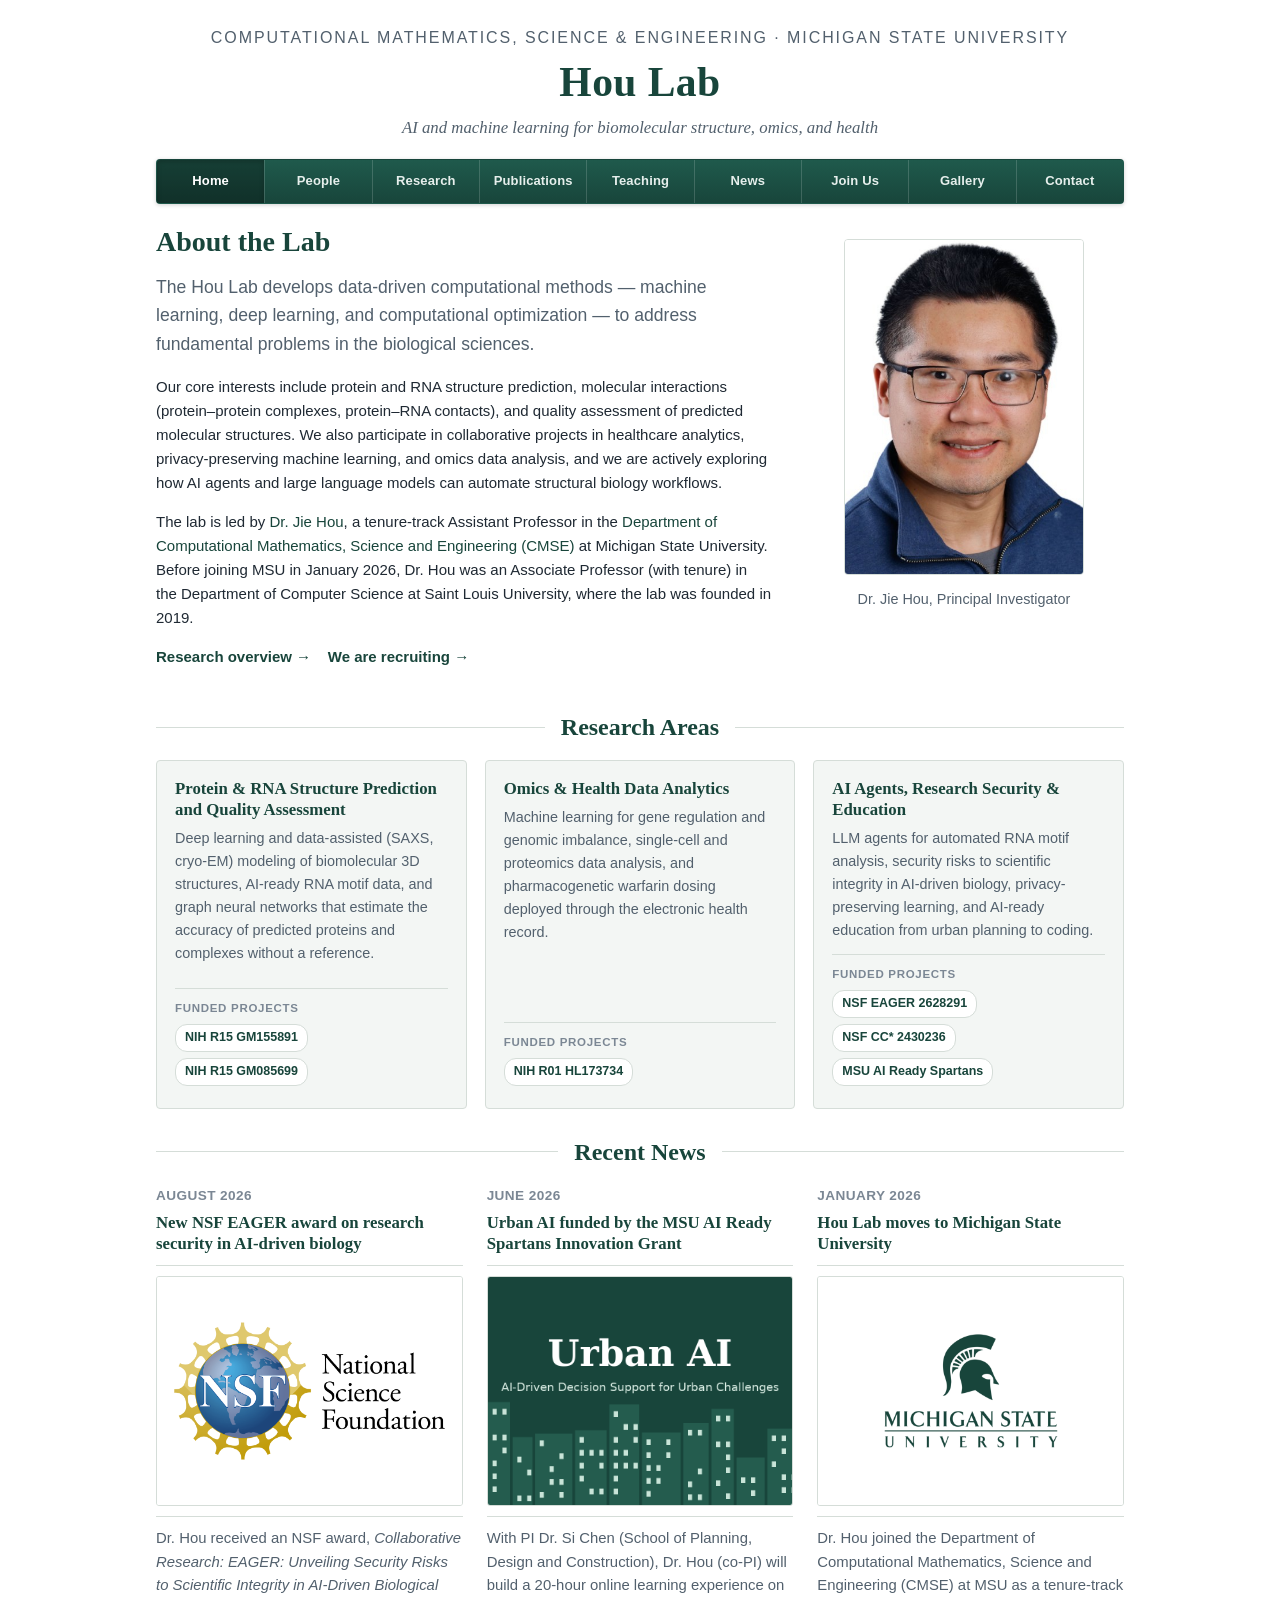
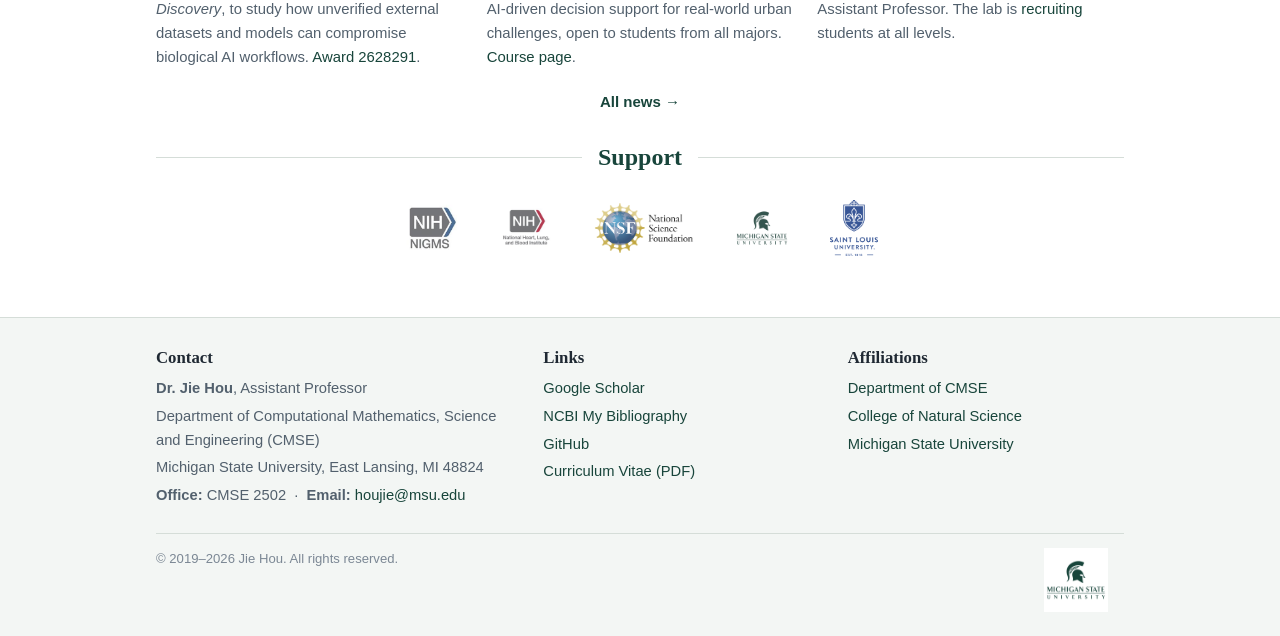
==== index.html @ a85c6d8e "Launch redesigned Hou Lab website; legacy site moved to oldsite/" ====
<!DOCTYPE html>
<html lang="en">
<head>
  <meta charset="utf-8">
  <title>Hou Lab &middot; Home</title>
  <meta name="viewport" content="width=device-width, initial-scale=1.0">
  <meta name="description" content="Hou Lab at Michigan State University: machine learning and AI for protein/RNA structure prediction, structure quality assessment, omics, and health data.">
  <meta name="author" content="Jie Hou">
  <link rel="icon" href="images/msu_logo.png" type="image/png">
  <link href="css/theme.css" rel="stylesheet">
</head>
<body>
  <div class="container">

    <header class="masthead">
      <p class="univ"><a href="https://cmse.msu.edu/">Computational Mathematics, Science &amp; Engineering</a> &middot; <a href="https://msu.edu/">Michigan State University</a></p>
      <h1><a href="index.html">Hou Lab</a></h1>
      <p class="tagline">AI and machine learning for biomolecular structure, omics, and health</p>
    </header>

    <nav class="navbar" aria-label="Main">
      <div class="nav-inner">
        <button class="nav-toggle" aria-expanded="false" aria-controls="mainnav">&#9776; Menu</button>
        <ul id="mainnav">
            <li class="active"><a href="index.html">Home</a></li>
            <li><a href="people.html">People</a></li>
            <li><a href="research.html">Research</a></li>
            <li><a href="publications.html">Publications</a></li>
            <li><a href="teaching.html">Teaching</a></li>
            <li><a href="news.html">News</a></li>
            <li><a href="join.html">Join Us</a></li>
            <li><a href="gallery.html">Gallery</a></li>
            <li><a href="contact.html">Contact</a></li>
        </ul>
      </div>
    </nav>

    <!--
      HIGHLIGHT SLIDESHOW (hidden for now).
      To re-enable: remove this comment wrapper, replace the images/captions below with
      current MSU-era highlights, and put the <hr> back after the closing </div>.
    
    <div class="carousel" aria-roledescription="carousel">
      <div class="slide active">
        <img src="images/nih-r01.jpg" alt="Announcement of the NIH R01 grant with Dr. Brian Gage and Dr. Noor Al-Hammadi">
        <div class="caption"><h4>Welcome to the Hou Lab at Michigan State University</h4><p>Developing data-driven computational methods for biomolecular structure, omics, and health.</p></div>
      </div>
      <div class="slide">
        <img src="images/nsf-cc.jpeg" alt="ModernCARE NSF CC* project team">
        <div class="caption"><h4>Funded by NIH and NSF</h4><p>RNA structure and AI-ready data (NIH/NIGMS), machine learning for warfarin dosing (NIH/NHLBI), campus cyberinfrastructure (NSF CC*).</p></div>
      </div>
      <div class="slide">
        <img src="images/FIRE1.png" alt="Undergraduate research team meeting">
        <div class="caption"><h4>Training the next generation</h4><p>Graduate, undergraduate, and high-school researchers work side by side in the lab.</p></div>
      </div>
      <button class="ctl prev" aria-label="Previous slide">&#8249;</button>
      <button class="ctl next" aria-label="Next slide">&#8250;</button>
    </div>

    -->

    <!-- Introduction -->
    <div class="intro">
      <div>
        <h2>About the Lab</h2>
        <p class="lead">The Hou Lab develops data-driven computational methods &mdash; machine learning, deep learning, and computational optimization &mdash; to address fundamental problems in the biological sciences.</p>
        <p>Our core interests include protein and RNA structure prediction, molecular interactions (protein&ndash;protein complexes, protein&ndash;RNA contacts), and quality assessment of predicted molecular structures. We also participate in collaborative projects in healthcare analytics, privacy-preserving machine learning, and omics data analysis, and we are actively exploring how AI agents and large language models can automate structural biology workflows.</p>
        <p>The lab is led by <a href="people.html#pi">Dr. Jie Hou</a>, a tenure-track Assistant Professor in the <a href="https://cmse.msu.edu/">Department of Computational Mathematics, Science and Engineering (CMSE)</a> at Michigan State University. Before joining MSU in January 2026, Dr. Hou was an Associate Professor (with tenure) in the Department of Computer Science at Saint Louis University, where the lab was founded in 2019.</p>
        <p><a href="research.html"><b>Research overview &rarr;</b></a> &nbsp;&nbsp; <a href="join.html"><b>We are recruiting &rarr;</b></a></p>
      </div>
      <figure class="portrait">
        <img src="images/jie_hou.jpg" alt="Dr. Jie Hou">
        <figcaption>Dr. Jie Hou, Principal Investigator</figcaption>
      </figure>
    </div>

    <!-- Research areas -->
    <div class="section-title"><h2>Research Areas</h2></div>
    <div class="tiles">
      <div class="tile">
        <h4><a href="research.html#structure">Protein &amp; RNA Structure Prediction and Quality Assessment</a></h4>
        <p>Deep learning and data-assisted (SAXS, cryo-EM) modeling of biomolecular 3D structures, AI-ready RNA motif data, and graph neural networks that estimate the accuracy of predicted proteins and complexes without a reference.</p>
        <div class="funded"><span class="lbl">Funded projects</span>
          <a class="chip" href="research.html#grant-nih-gm155891">NIH R15 GM155891</a>
          <a class="chip" href="research.html#grant-nih-gm085699">NIH R15 GM085699</a>
        </div>
      </div>
      <div class="tile">
        <h4><a href="research.html#omics">Omics &amp; Health Data Analytics</a></h4>
        <p>Machine learning for gene regulation and genomic imbalance, single-cell and proteomics data analysis, and pharmacogenetic warfarin dosing deployed through the electronic health record.</p>
        <div class="funded"><span class="lbl">Funded projects</span>
          <a class="chip" href="research.html#grant-nih-hl173734">NIH R01 HL173734</a>
        </div>
      </div>
      <div class="tile">
        <h4><a href="research.html#ai4sci">AI Agents, Research Security &amp; Education</a></h4>
        <p>LLM agents for automated RNA motif analysis, security risks to scientific integrity in AI-driven biology, privacy-preserving learning, and AI-ready education from urban planning to coding.</p>
        <div class="funded"><span class="lbl">Funded projects</span>
          <a class="chip" href="research.html#grant-nsf-eager">NSF EAGER 2628291</a>
          <a class="chip" href="research.html#grant-nsf-cc">NSF CC* 2430236</a>
          <a class="chip" href="research.html#grant-urban-ai">MSU AI Ready Spartans</a>
        </div>
      </div>
    </div>

    <!-- Recent news -->
    <div class="section-title"><h2>Recent News</h2></div>
    <div class="features">
      <div class="feature-item">
        <h5><span class="date">AUGUST 2026</span></h5>
        <h4 class="feature-heading"><a href="research.html#grants">New NSF EAGER award on research security in AI-driven biology</a></h4>
        <hr>
        <a class="thumb" href="research.html#grants"><img src="images/NSF-Symbol.png" alt="National Science Foundation" style="object-fit:contain;padding:14px;background:#fff"></a>
        <hr>
        <p>Dr. Hou received an NSF award, <i>Collaborative Research: EAGER: Unveiling Security Risks to Scientific Integrity in AI-Driven Biological Discovery</i>, to study how unverified external datasets and models can compromise biological AI workflows. <a href="https://www.nsf.gov/awardsearch/show-award?AWD_ID=2628291">Award 2628291</a>.</p>
      </div>
      <div class="feature-item">
        <h5><span class="date">JUNE 2026</span></h5>
        <h4 class="feature-heading"><a href="https://jiehou-lab.github.io/urban-ai/">Urban AI funded by the MSU AI Ready Spartans Innovation Grant</a></h4>
        <hr>
        <a class="thumb" href="https://jiehou-lab.github.io/urban-ai/"><img src="images/urban_ai.png" alt="Urban AI learning experience"></a>
        <hr>
        <p>With PI Dr. Si Chen (School of Planning, Design and Construction), Dr. Hou (co-PI) will build a 20-hour online learning experience on AI-driven decision support for real-world urban challenges, open to students from all majors. <a href="https://jiehou-lab.github.io/urban-ai/">Course page</a>.</p>
      </div>
      <div class="feature-item">
        <h5><span class="date">JANUARY 2026</span></h5>
        <h4 class="feature-heading"><a href="news.html">Hou Lab moves to Michigan State University</a></h4>
        <hr>
        <a class="thumb" href="news.html"><img src="images/msu_logo.png" alt="Michigan State University" style="object-fit:contain;padding:18px;background:#fff"></a>
        <hr>
        <p>Dr. Hou joined the Department of Computational Mathematics, Science and Engineering (CMSE) at MSU as a tenure-track Assistant Professor. The lab is <a href="join.html">recruiting</a> students at all levels.</p>
      </div>
    </div>
    <p class="centered" style="margin-top:6px"><a href="news.html"><b>All news &rarr;</b></a></p>

    <!-- Sponsors -->
    <div class="section-title"><h2>Support</h2></div>
    <div class="sponsors">
      <a href="https://www.nigms.nih.gov/"><img src="images/nigms.jpeg" alt="NIH NIGMS"></a>
      <a href="https://www.nhlbi.nih.gov/"><img src="images/nhlbi.jpg" alt="NIH NHLBI"></a>
      <a href="https://www.nsf.gov/"><img src="images/NSF-Symbol.png" alt="National Science Foundation"></a>
      <a href="https://msu.edu/"><img src="images/msu_logo.png" alt="Michigan State University"></a>
      <a href="https://www.slu.edu/"><img src="images/SLU_Logo.png" alt="Saint Louis University"></a>
    </div>

  </div><!-- /.container -->

  <footer id="footer">
    <div class="container">
      <div class="cols">
        <div>
          <h3>Contact</h3>
          <p><b>Dr. Jie Hou</b>, Assistant Professor</p>
          <p>Department of Computational Mathematics, Science and Engineering (CMSE)</p>
          <p>Michigan State University, East Lansing, MI 48824</p>
          <p><b>Office:</b> CMSE 2502 &nbsp;&middot;&nbsp; <b>Email:</b> <a href="mailto:houjie@msu.edu">houjie@msu.edu</a></p>
        </div>
        <div>
          <h3>Links</h3>
          <ul>
            <li><a href="https://scholar.google.com/citations?user=RsC9b_wAAAAJ&hl=en">Google Scholar</a></li>
            <li><a href="https://www.ncbi.nlm.nih.gov/myncbi/1JIwccmNQ5ygeJ/bibliography/public/">NCBI My Bibliography</a></li>
            <li><a href="https://github.com/jiehou-lab">GitHub</a></li>
            <li><a href="cv/CV_Jan2026.pdf">Curriculum Vitae (PDF)</a></li>
          </ul>
        </div>
        <div>
          <h3>Affiliations</h3>
          <ul>
            <li><a href="https://cmse.msu.edu/">Department of CMSE</a></li>
            <li><a href="https://natsci.msu.edu/">College of Natural Science</a></li>
            <li><a href="https://msu.edu/">Michigan State University</a></li>
          </ul>
        </div>
      </div>
      <div class="fine">
        <span>&copy; 2019&ndash;2026 Jie Hou. All rights reserved.</span>
        <span class="logos"><img src="images/msu_logo.png" alt="Michigan State University"></span>
      </div>
    </div>
  </footer>

  <script src="js/main.js"></script>
</body>
</html>
---- css/theme.css ----
/* ==========================================================================
   Hou Lab — site theme
   Layout modelled on photonlines/Research-Lab-Website (Bootstrap 2 era):
   centered ~1000px container, university lead + large lab title, full-width
   segmented nav bar, sticky side navigation on long pages, footer with
   contact information. Rewritten in plain modern CSS (no framework).
   ========================================================================== */

:root {
  --ink: #1f2933;          /* body text */
  --ink-soft: #52606d;     /* secondary text */
  --ink-mute: #7b8794;     /* dates, captions */
  --accent: #18453B;       /* MSU Spartan green — headings, links, nav */
  --accent-2: #2b6b5c;     /* hover / secondary accent */
  --rule: #d5ddd8;         /* hairlines */
  --panel: #f3f6f4;        /* light panel background */
  --panel-2: #e4ebe7;
  --nav-top: #1f5a4c;      /* nav bar gradient (Spartan green) */
  --nav-bottom: #18453B;
  --nav-text: #e6efec;
  --nav-divider: rgba(255,255,255,.16);
  --nav-hover: rgba(255,255,255,.10);
  --nav-active-bg: rgba(0,0,0,.30);
  --nav-active-text: #ffffff;
  --nav-border: transparent;
  --page-bg: #ffffff;
  --white: #ffffff;
  --max: 1000px;
  --serif: Georgia, "Times New Roman", "Iowan Old Style", "Palatino Linotype", serif;
  --sans: -apple-system, BlinkMacSystemFont, "Segoe UI", Helvetica, Arial, sans-serif;
}

*, *::before, *::after { box-sizing: border-box; }

html { scroll-behavior: smooth; scroll-padding-top: 70px; }

body {
  margin: 0;
  padding: 15px 0 0;
  font-family: var(--sans);
  font-size: 15px;
  line-height: 1.6;
  color: var(--ink);
  background: var(--page-bg);
}

a { color: var(--accent); text-decoration: none; }
a:hover { color: var(--accent-2); text-decoration: underline; }

img { max-width: 100%; height: auto; }

h1, h2, h3, h4, h5 { font-family: var(--serif); color: var(--accent); line-height: 1.25; margin: 0 0 .5em; font-weight: 600; }
h2 { font-size: 1.75rem; }
h3 { font-size: 1.4rem; }
h4 { font-size: 1.15rem; }
h5 { font-size: 1rem; }

p { margin: 0 0 1em; }
hr { border: 0; border-top: 1px solid var(--rule); margin: 20px 0; }
small, .muted { color: var(--ink-mute); }
.centered { text-align: center; }
.lead { font-size: 1.1rem; color: var(--ink-soft); }

.container { max-width: var(--max); margin: 0 auto; padding: 0 16px; }

/* --------------------------------------------------------------------------
   Masthead
   -------------------------------------------------------------------------- */
.masthead { text-align: center; padding: 10px 0 18px; }
.masthead .univ { font-family: var(--sans); font-size: 1rem; letter-spacing: .12em; text-transform: uppercase; color: var(--ink-soft); margin: 0 0 6px; }
.masthead .univ a { color: inherit; }
.masthead h1 { font-size: 2.6rem; margin: 0; letter-spacing: .01em; }
.masthead h1 a { color: var(--accent); text-decoration: none; }
.masthead .tagline { font-family: var(--serif); font-style: italic; color: var(--ink-soft); margin: 6px 0 0; font-size: 1.05rem; }

/* --------------------------------------------------------------------------
   Navigation — one full-width bar, cells divided by hairlines
   -------------------------------------------------------------------------- */
.navbar { position: sticky; top: 0; z-index: 50; margin: 0 0 20px; }
.navbar .nav-inner {
  background: linear-gradient(var(--nav-top), var(--nav-bottom));
  border: 1px solid var(--nav-border);
  border-radius: 4px;
  box-shadow: 0 1px 4px rgba(0,0,0,.18);
  overflow: hidden;
}
.navbar ul { list-style: none; margin: 0; padding: 0; display: flex; width: 100%; }
.navbar li { flex: 1 1 0; }
.navbar li a {
  display: block; text-align: center; padding: 11px 4px;
  color: var(--nav-text); font-weight: 700; font-size: 13px; letter-spacing: .01em;
  border-left: 1px solid var(--nav-divider);
  text-decoration: none; white-space: nowrap;
}
.navbar li:first-child a { border-left: 0; }
.navbar li a:hover { background: var(--nav-hover); color: var(--nav-active-text); text-decoration: none; }
.navbar li.active a { background: var(--nav-active-bg); color: var(--nav-active-text); box-shadow: inset 0 2px 5px rgba(0,0,0,.18); }
.nav-toggle { display: none; width: 100%; padding: 11px; border: 0; color: var(--nav-text); background: transparent; font: inherit; font-weight: 700; cursor: pointer; }

@media (max-width: 780px) {
  .navbar { position: static; }
  .nav-toggle { display: block; }
  .navbar ul { display: none; flex-direction: column; }
  .navbar.open ul { display: flex; }
  .navbar li a { border-left: 0; border-top: 1px solid var(--nav-divider); text-align: left; padding-left: 16px; }
  .masthead h1 { font-size: 1.9rem; }
}

/* --------------------------------------------------------------------------
   Hero carousel (home page): image letter-boxed on a dark panel, caption band
   -------------------------------------------------------------------------- */
.carousel { position: relative; overflow: hidden; border-radius: 4px; background: #1d2733; aspect-ratio: 1000 / 470; }
.carousel .slide { position: absolute; inset: 0; opacity: 0; transition: opacity .8s ease; display: flex; flex-direction: column; }
.carousel .slide.active { opacity: 1; }
.carousel .slide img { flex: 1 1 auto; min-height: 0; width: 100%; object-fit: contain; display: block; padding: 10px 56px 0; }
.carousel .caption { flex: none; padding: 12px 60px 14px; background: rgba(0,0,0,.55); color: #fff; text-align: center; }
.carousel .caption h4 { color: #fff; margin: 0 0 3px; font-size: 1.2rem; }
.carousel .caption p { margin: 0; color: #d7dde4; font-size: .92rem; }
.carousel .ctl {
  position: absolute; top: 50%; transform: translateY(-50%); width: 40px; height: 40px;
  border-radius: 50%; border: 0; background: rgba(255,255,255,.14); color: #fff; font-size: 26px; line-height: 1;
  cursor: pointer; display: grid; place-items: center;
}
.carousel .ctl:hover { background: rgba(255,255,255,.3); }
.carousel .ctl.prev { left: 10px; } .carousel .ctl.next { right: 10px; }
@media (max-width: 600px) { .carousel { aspect-ratio: 4 / 3; } .carousel .slide img { padding: 6px 44px 0; } .carousel .caption { padding: 8px 44px 10px; } .carousel .caption p { display: none; } }

/* --------------------------------------------------------------------------
   Home page blocks
   -------------------------------------------------------------------------- */
.intro { display: grid; grid-template-columns: 1fr 320px; gap: 32px; align-items: start; }
.intro .portrait img { width: 100%; border-radius: 4px; border: 1px solid var(--rule); }
.intro .portrait figcaption { text-align: center; font-size: .9rem; color: var(--ink-soft); margin-top: 6px; }
.intro.wide { grid-template-columns: 1fr 340px; }
.intro.halves { grid-template-columns: 1fr 1fr; gap: 32px; }
@media (max-width: 700px) { .intro, .intro.wide, .intro.halves { grid-template-columns: 1fr; } .intro .portrait { max-width: 300px; margin: 0 auto; } }

.section-title { display: flex; align-items: center; gap: 16px; margin: 28px 0 18px; }
.section-title::before, .section-title::after { content: ""; flex: 1; border-top: 1px solid var(--rule); }
.section-title h2 { margin: 0; font-size: 1.5rem; white-space: nowrap; }

.features { display: grid; grid-template-columns: repeat(3, 1fr); gap: 24px; }
.feature-item h5 .date { color: var(--ink-mute); font-family: var(--sans); font-weight: 600; font-size: .85rem; letter-spacing: .03em; }
.feature-item h4 { font-size: 1.05rem; margin: 4px 0 10px; }
.feature-item hr { margin: 10px 0; }
.feature-item .thumb { display: block; aspect-ratio: 4 / 3; overflow: hidden; border-radius: 3px; border: 1px solid var(--rule); background: var(--panel); }
.feature-item .thumb img { width: 100%; height: 100%; object-fit: cover; display: block; }
.feature-item p { font-size: .93rem; color: var(--ink-soft); }
@media (max-width: 780px) { .features { grid-template-columns: 1fr; } }

.tiles { display: grid; grid-template-columns: repeat(3, 1fr); gap: 18px; }
.tile { display: flex; flex-direction: column; background: var(--panel); border: 1px solid var(--rule); border-radius: 4px; padding: 18px 18px 16px; color: var(--ink); transition: transform .15s, box-shadow .15s; }
.tile:hover { transform: translateY(-2px); box-shadow: 0 4px 14px rgba(0,0,0,.08); }
.tile h4 { font-size: 1.05rem; margin-bottom: 6px; }
.tile h4 a { color: var(--accent); }
.tile p { font-size: .9rem; color: var(--ink-soft); margin: 0 0 12px; flex: 1; }
.tile .funded { border-top: 1px solid var(--rule); padding-top: 10px; }
.tile .funded .lbl { display: block; font-size: .72rem; font-weight: 700; letter-spacing: .06em; text-transform: uppercase; color: var(--ink-mute); margin-bottom: 6px; }
.chip { display: inline-block; font-size: .78rem; font-weight: 600; padding: 3px 9px; margin: 0 6px 6px 0; border-radius: 12px; background: #fff; border: 1px solid var(--rule); color: var(--accent); text-decoration: none; white-space: nowrap; }
.chip:hover { border-color: var(--accent); background: var(--accent); color: #fff; text-decoration: none; }
@media (max-width: 900px) { .tiles { grid-template-columns: 1fr; } }

.sponsors { display: flex; flex-wrap: wrap; justify-content: center; align-items: center; gap: 28px 40px; padding: 10px 0 4px; }
.sponsors img { height: 56px; width: auto; filter: grayscale(.2); opacity: .9; }
.sponsors img:hover { filter: none; opacity: 1; }

/* --------------------------------------------------------------------------
   Two-column pages: sticky sidenav + content
   -------------------------------------------------------------------------- */
.page { display: grid; grid-template-columns: 228px minmax(0, 1fr); gap: 40px; align-items: start; }
.sidenav { position: sticky; top: 64px; list-style: none; margin: 0; padding: 0; background: var(--white); border-radius: 6px; box-shadow: 0 1px 4px rgba(0,0,0,.08); }
.sidenav li a { display: block; padding: 8px 14px; margin-bottom: -1px; border: 1px solid #e5e5e5; color: var(--ink); font-size: .92rem; text-decoration: none; }
.sidenav li a.sub { padding-left: 30px; font-size: .85rem; color: var(--ink-soft); }
.sidenav li:first-child a { border-radius: 6px 6px 0 0; }
.sidenav li:last-child a { border-radius: 0 0 6px 6px; }
.sidenav li a:hover { background: var(--panel); }
.sidenav li a.active { background: var(--accent); color: #fff; border-color: var(--accent); position: relative; z-index: 1; }
@media (max-width: 900px) { .page { grid-template-columns: 1fr; gap: 20px; } .sidenav { position: static; display: flex; flex-wrap: wrap; box-shadow: none; } .sidenav li a { border-radius: 3px !important; margin: 0 6px 6px 0; } .sidenav li a.sub { display: none; } }

.page-header { border-bottom: 1px solid var(--rule); padding-bottom: 8px; margin: 0 0 18px; }
.page-header h2, .page-header h3 { margin: 0; }
section + section { margin-top: 36px; }

/* --------------------------------------------------------------------------
   People
   -------------------------------------------------------------------------- */
.person { display: grid; grid-template-columns: 150px 1fr; gap: 22px; align-items: start; padding: 6px 0 18px; }
.person.pi { grid-template-columns: 210px 1fr; gap: 30px; }
.person.pi .thumbnail { padding: 10px; }
.person.pi .thumbnail img { aspect-ratio: auto; object-fit: contain; }
.person + .person { border-top: 1px solid var(--rule); padding-top: 18px; }
.person .thumbnail { display: block; padding: 4px; border: 1px solid var(--rule); border-radius: 4px; background: #fff; }
.person .thumbnail img { display: block; width: 100%; aspect-ratio: 1; object-fit: cover; border-radius: 2px; }
.person h4 { margin-bottom: 2px; }
.person .role { color: var(--ink-soft); margin-bottom: 8px; font-style: italic; }
.person p { margin-bottom: 6px; }
@media (max-width: 600px) { .person, .person.pi { grid-template-columns: 1fr; } .person .thumbnail { max-width: 240px; } }

.roster { list-style: none; margin: 0; padding: 0; }
.roster li { padding: 10px 0; border-bottom: 1px solid var(--rule); display: grid; grid-template-columns: 56px 1fr auto; gap: 14px; align-items: center; }
.avatar { position: relative; width: 56px; height: 56px; border-radius: 50%; background: var(--accent); color: #fff; display: grid; place-items: center; font-weight: 700; font-size: 1rem; letter-spacing: .02em; overflow: hidden; border: 2px solid #fff; box-shadow: 0 0 0 1px var(--rule); flex: none; }
.avatar img { position: absolute; inset: 0; width: 100%; height: 100%; object-fit: cover; }
.roster li:last-child { border-bottom: 0; }
.roster .name { font-weight: 600; }
.roster .meta { color: var(--ink-soft); font-size: .92rem; }
.roster .now { color: var(--ink-mute); font-size: .9rem; text-align: right; max-width: 45%; }
@media (max-width: 600px) { .roster li { grid-template-columns: 56px 1fr; } .roster .now { grid-column: 2; text-align: left; max-width: none; } }

.scrollbox { max-height: 340px; overflow-y: auto; border: 1px solid var(--rule); border-radius: 4px; padding: 0 14px; background: #fff; }
.scrollbox .roster li { padding: 7px 0; grid-template-columns: 40px 1fr auto; }
.scrollbox .avatar { width: 40px; height: 40px; font-size: .78rem; }
.scrollbox h4 { position: sticky; top: 0; background: #fff; margin: 0 -14px; padding: 8px 14px; border-bottom: 1px solid var(--rule); font-size: .95rem; }
.scrollhint { font-size: .82rem; color: var(--ink-mute); margin: 6px 0 0; }

/* --------------------------------------------------------------------------
   Research
   -------------------------------------------------------------------------- */
.float-right { float: right; width: 300px; margin: 4px 0 12px 24px; border-radius: 4px; border: 1px solid var(--rule); }
@media (max-width: 600px) { .float-right { float: none; width: 100%; margin: 0 0 12px; } }
.clearfix::after { content: ""; display: block; clear: both; }
.keypapers { background: var(--panel); border-left: 3px solid var(--accent); padding: 12px 16px; margin: 14px 0 0; border-radius: 0 4px 4px 0; }
.keypapers h5 { margin-bottom: 6px; font-family: var(--sans); text-transform: uppercase; letter-spacing: .06em; font-size: .78rem; color: var(--ink-soft); }
.keypapers ul { margin: 0; padding-left: 18px; font-size: .92rem; }
.keypapers li { margin-bottom: 4px; }

.grant { padding: 14px 0; border-bottom: 1px solid var(--rule); display: grid; grid-template-columns: 110px 1fr; gap: 18px; align-items: start; }
.grant:last-child { border-bottom: 0; }
.grant { scroll-margin-top: 80px; }
.grant:target { background: #f3f8f5; box-shadow: inset 4px 0 0 var(--accent); padding-left: 12px; margin-left: -12px; border-radius: 4px; animation: grantflash 2.5s ease-out; }
@keyframes grantflash { 0% { background: #dcefe3; } 100% { background: #f3f8f5; } }
.grant .logo { width: 110px; height: 70px; object-fit: contain; background: #fff; border: 1px solid var(--rule); border-radius: 4px; padding: 6px; }
.grant h4 { font-size: 1.05rem; margin-bottom: 2px; }
.grant .meta { color: var(--ink-soft); font-size: .9rem; margin-bottom: 6px; }
.grant p { font-size: .93rem; margin-bottom: 4px; }
.badge { display: inline-block; font-size: .72rem; font-weight: 700; letter-spacing: .05em; text-transform: uppercase; padding: 2px 7px; border-radius: 3px; background: var(--panel-2); color: var(--ink-soft); vertical-align: middle; }
.badge.active { background: #dcefe3; color: #1e6b3a; }
.badge.pi { background: #e1ebe8; color: var(--accent); }
@media (max-width: 520px) { .grant { grid-template-columns: 1fr; } }

/* --------------------------------------------------------------------------
   Publications
   -------------------------------------------------------------------------- */
.pubnote { background: var(--panel); border: 1px solid var(--rule); border-radius: 4px; padding: 12px 16px; margin-bottom: 20px; font-size: .95rem; }
.publist { list-style: none; margin: 0; padding: 0; counter-reset: pub; }
.publist li { position: relative; padding: 10px 0 10px 0; border-bottom: 1px solid var(--rule); font-size: .95rem; display: grid; grid-template-columns: 52px 1fr; gap: 12px; }
.publist li:last-child { border-bottom: 0; }
.publist .year { font-family: var(--serif); font-weight: 700; color: var(--ink-mute); font-size: .95rem; padding-top: 1px; }
.publist .title { font-weight: 600; color: var(--ink); }
.publist .authors { color: var(--ink-soft); }
.publist .venue { font-style: italic; }
.publist .links a { font-size: .85rem; margin-right: 10px; font-weight: 600; }
.publist .hl { text-decoration: underline; text-decoration-color: var(--rule); text-underline-offset: 2px; }
.stats { display: flex; gap: 14px; flex-wrap: wrap; margin: 0 0 18px; }
.stat { background: var(--panel); border: 1px solid var(--rule); border-radius: 4px; padding: 10px 16px; min-width: 120px; }
.stat b { display: block; font-family: var(--serif); font-size: 1.5rem; color: var(--accent); line-height: 1.1; }
.stat span { font-size: .8rem; color: var(--ink-soft); text-transform: uppercase; letter-spacing: .05em; }

/* --------------------------------------------------------------------------
   Software
   -------------------------------------------------------------------------- */
.tools { display: grid; grid-template-columns: repeat(2, 1fr); gap: 16px; }
.tool { border: 1px solid var(--rule); border-radius: 4px; padding: 14px 16px; background: #fff; }
.tool h4 { margin-bottom: 2px; }
.tool .kind { font-size: .78rem; text-transform: uppercase; letter-spacing: .06em; color: var(--ink-mute); margin-bottom: 8px; }
.tool p { font-size: .92rem; margin-bottom: 8px; }
.tool .links a { font-size: .85rem; font-weight: 600; margin-right: 12px; }
@media (max-width: 640px) { .tools { grid-template-columns: 1fr; } }

/* --------------------------------------------------------------------------
   Teaching / News / Join
   -------------------------------------------------------------------------- */
.courses { width: 100%; border-collapse: collapse; font-size: .95rem; }
.courses th, .courses td { text-align: left; padding: 9px 10px; border-bottom: 1px solid var(--rule); vertical-align: top; }
.courses th { background: var(--panel); font-weight: 600; color: var(--ink-soft); font-size: .85rem; text-transform: uppercase; letter-spacing: .04em; }
.courses td.code { white-space: nowrap; font-weight: 600; }

.news-year h3 { margin: 26px 0 10px; padding-bottom: 6px; border-bottom: 1px solid var(--rule); }
.news { list-style: none; margin: 0; padding: 0; }
.news li { display: grid; grid-template-columns: 74px 1fr; gap: 14px; padding: 9px 0; border-bottom: 1px dotted var(--rule); font-size: .95rem; }
.news li:last-child { border-bottom: 0; }
.news .date { color: var(--ink-mute); font-weight: 600; font-size: .88rem; padding-top: 2px; white-space: nowrap; }
.news .tag { display: inline-block; font-size: .72rem; font-weight: 700; letter-spacing: .05em; text-transform: uppercase; padding: 1px 6px; border-radius: 3px; background: var(--panel-2); color: var(--ink-soft); margin-right: 6px; vertical-align: 1px; }
.tag.fund { background: #dcefe3; color: #1e6b3a; }
.tag.paper { background: #e1ebe8; color: var(--accent); }
.tag.talk { background: #f3e8d8; color: #7a4d10; }
.tag.people { background: #ece4f3; color: #5b3a80; }
.tag.award { background: #fbe9d9; color: #9a4c0a; }

.callout { background: var(--panel); border: 1px solid var(--rule); border-radius: 4px; padding: 16px 20px; margin: 0 0 20px; }
.callout h4 { margin-bottom: 6px; }
.checklist { padding-left: 20px; }
.checklist li { margin-bottom: 6px; }

/* --------------------------------------------------------------------------
   Gallery
   -------------------------------------------------------------------------- */
.gallery { display: grid; grid-template-columns: repeat(3, 1fr); gap: 14px; }
.gallery a { display: block; border: 1px solid var(--rule); border-radius: 4px; overflow: hidden; background: var(--panel); }
.gallery a img { width: 100%; aspect-ratio: 4 / 3; object-fit: cover; display: block; transition: transform .2s; }
.gallery figure.fit a img { object-fit: contain; background: #fff; padding: 6px; }
.gallery a:hover img { transform: scale(1.03); }
.gallery figcaption { font-size: .85rem; color: var(--ink-soft); padding: 8px 10px; background: #fff; border-top: 1px solid var(--rule); }
.gallery figure { margin: 0; }
@media (max-width: 700px) { .gallery { grid-template-columns: repeat(2, 1fr); } }
@media (max-width: 460px) { .gallery { grid-template-columns: 1fr; } }

.lightbox { position: fixed; inset: 0; background: rgba(0,0,0,.88); display: none; align-items: center; justify-content: center; z-index: 100; padding: 24px; }
.lightbox.show { display: flex; }
.lightbox img { max-width: 100%; max-height: 88vh; box-shadow: 0 10px 40px rgba(0,0,0,.6); }
.lightbox .close { position: absolute; top: 14px; right: 20px; color: #fff; font-size: 34px; background: none; border: 0; cursor: pointer; }
.lightbox .cap { position: absolute; bottom: 16px; left: 0; right: 0; text-align: center; color: #ddd; font-size: .9rem; }

/* --------------------------------------------------------------------------
   Contact
   -------------------------------------------------------------------------- */
.contact-grid { display: grid; grid-template-columns: 1fr 1fr; gap: 28px; }
.contact-grid iframe { width: 100%; height: 320px; border: 1px solid var(--rule); border-radius: 4px; }
.contact-card p { margin-bottom: 8px; }
@media (max-width: 700px) { .contact-grid { grid-template-columns: 1fr; } }

/* --------------------------------------------------------------------------
   Footer
   -------------------------------------------------------------------------- */
footer { margin-top: 50px; background: var(--panel); border-top: 1px solid var(--rule); padding: 30px 0 24px; font-size: .92rem; color: var(--ink-soft); }
footer .cols { display: grid; grid-template-columns: 1.3fr 1fr 1fr; gap: 28px; }
footer h3 { font-size: 1.05rem; color: var(--ink); margin-bottom: 8px; }
footer p { margin: 0 0 4px; }
footer ul { list-style: none; margin: 0; padding: 0; }
footer li { margin-bottom: 4px; }
footer .fine { margin-top: 22px; padding-top: 14px; border-top: 1px solid var(--rule); font-size: .82rem; color: var(--ink-mute); display: flex; justify-content: space-between; flex-wrap: wrap; gap: 8px; }
footer .logos img { height: 64px; margin-right: 16px; vertical-align: middle; }
@media (max-width: 700px) { footer .cols { grid-template-columns: 1fr; } }
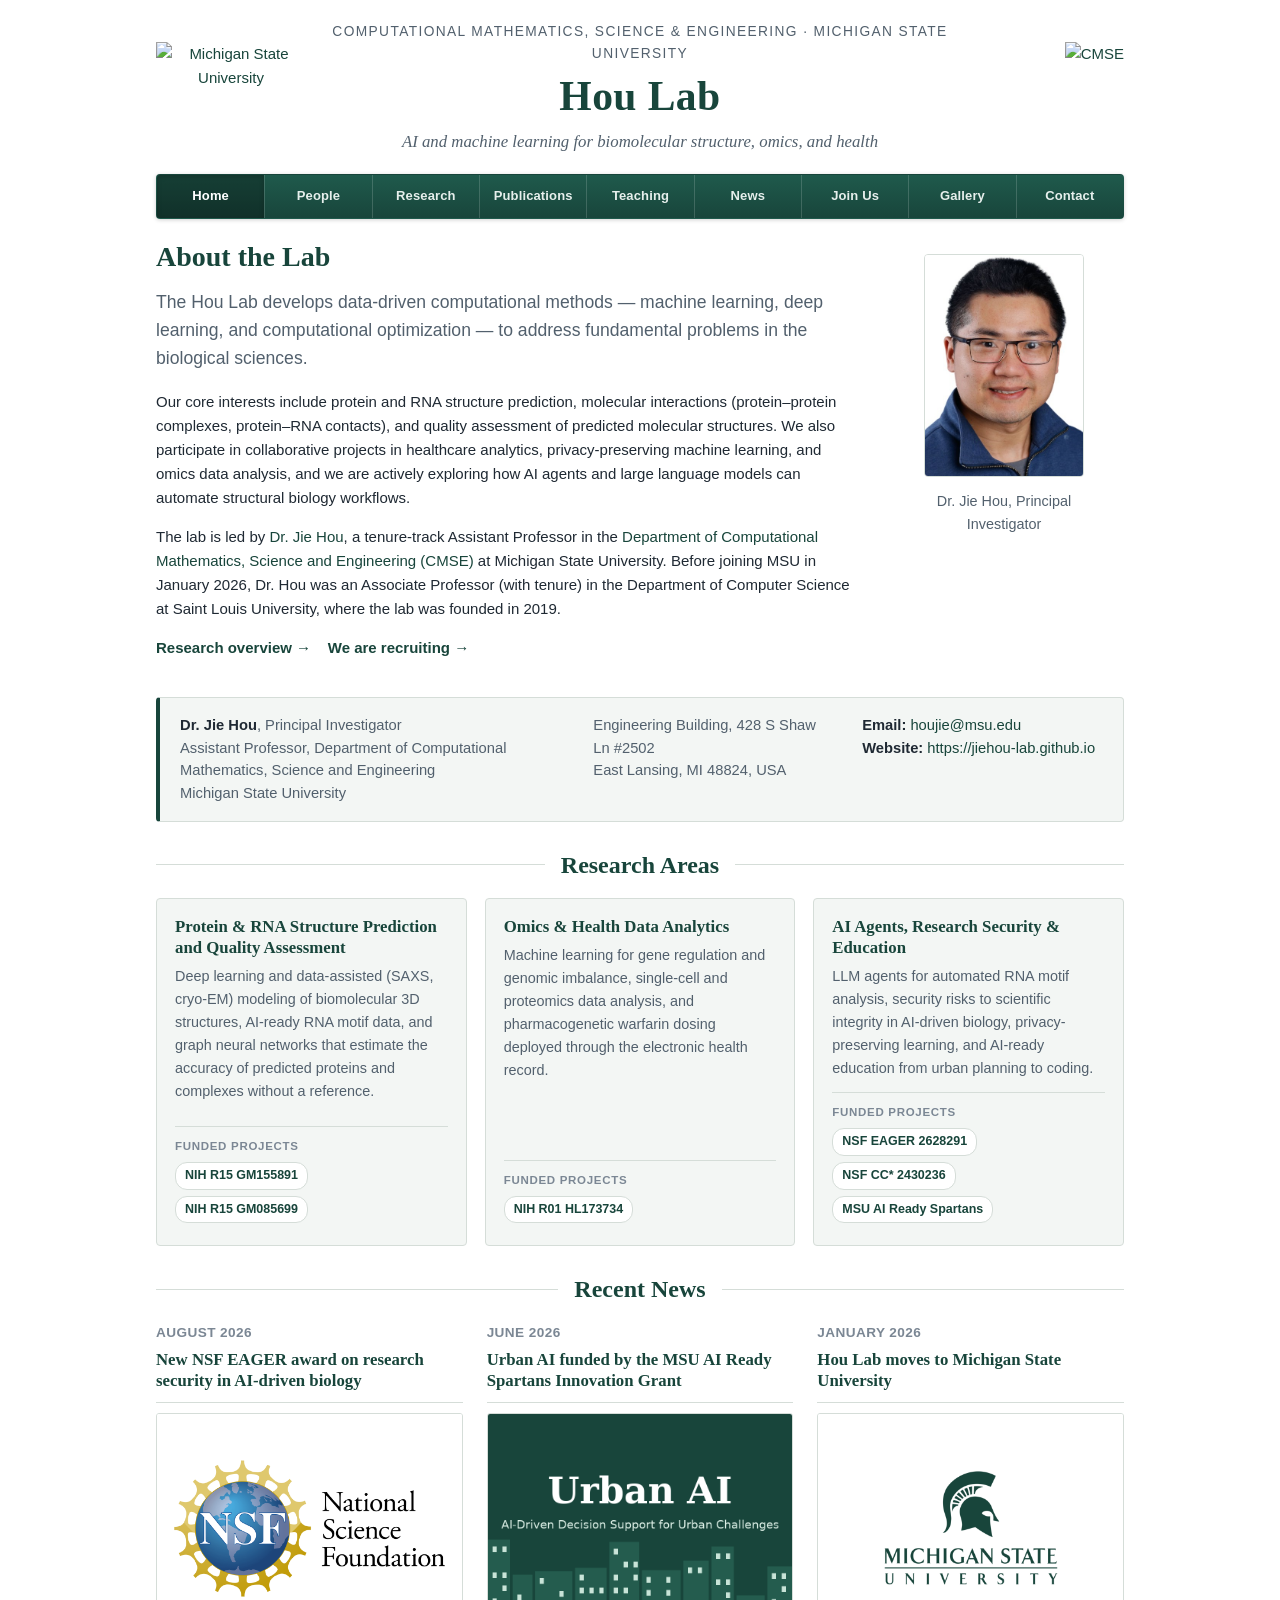
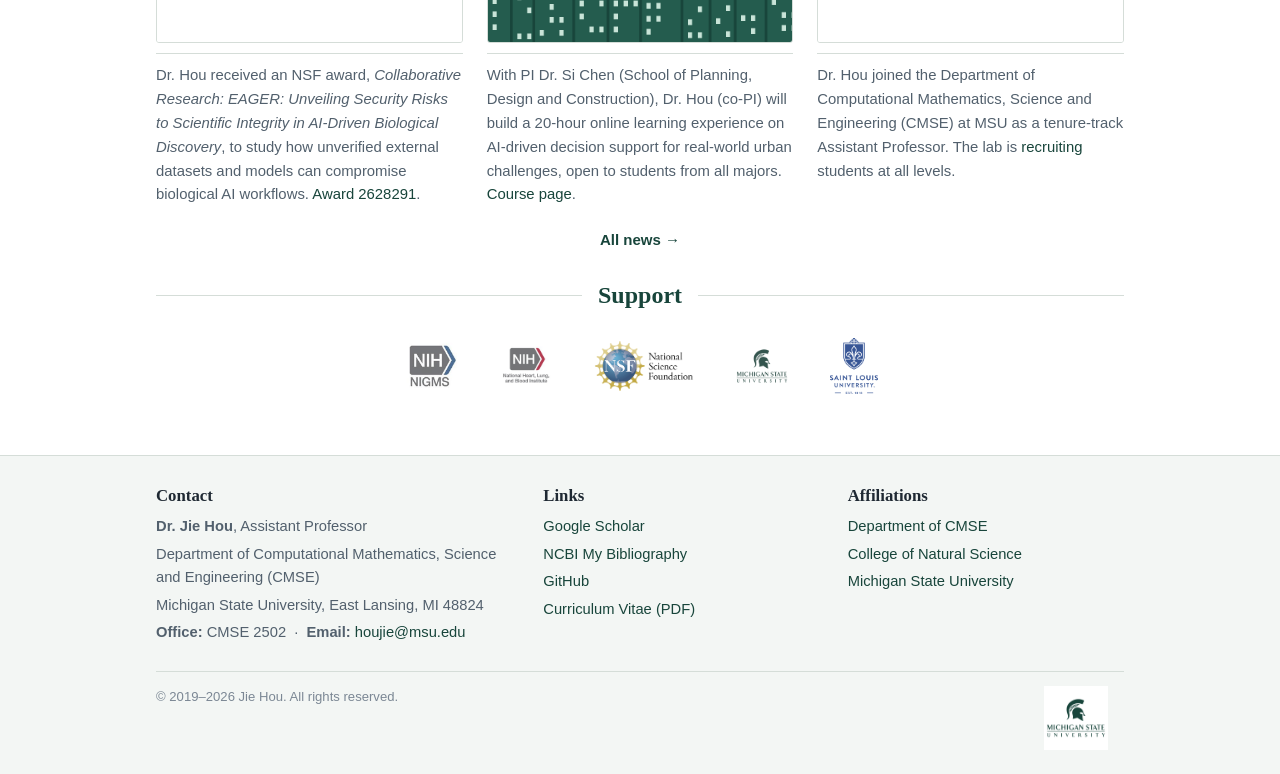
==== commit ffa085e9: "update" ====
--- a/index.html
+++ b/index.html
@@ -13,9 +13,13 @@
   <div class="container">
 
     <header class="masthead">
-      <p class="univ"><a href="https://cmse.msu.edu/">Computational Mathematics, Science &amp; Engineering</a> &middot; <a href="https://msu.edu/">Michigan State University</a></p>
-      <h1><a href="index.html">Hou Lab</a></h1>
-      <p class="tagline">AI and machine learning for biomolecular structure, omics, and health</p>
+      <a class="logo logo-left" href="https://msu.edu/" title="Michigan State University"><img src="images/msu_wordmark.png" alt="Michigan State University"></a>
+      <div class="masthead-text">
+        <p class="univ"><a href="https://cmse.msu.edu/">Computational Mathematics, Science &amp; Engineering</a> &middot; <a href="https://msu.edu/">Michigan State University</a></p>
+        <h1><a href="index.html">Hou Lab</a></h1>
+        <p class="tagline">AI and machine learning for biomolecular structure, omics, and health</p>
+      </div>
+      <a class="logo logo-right" href="https://cmse.msu.edu/" title="Department of Computational Mathematics, Science and Engineering"><img src="images/cmse_logo.png" alt="CMSE"></a>
     </header>
 
     <nav class="navbar" aria-label="Main">
@@ -74,6 +78,22 @@
       </figure>
     </div>
 
+    <div class="pi-card">
+      <div>
+        <b>Dr. Jie Hou</b>, Principal Investigator<br>
+        Assistant Professor, Department of Computational Mathematics, Science and Engineering<br>
+        Michigan State University
+      </div>
+      <div>
+        Engineering Building, 428 S Shaw Ln #2502<br>
+        East Lansing, MI 48824, USA
+      </div>
+      <div>
+        <b>Email:</b> <a href="mailto:houjie@msu.edu">houjie@msu.edu</a><br>
+        <b>Website:</b> <a href="https://jiehou-lab.github.io">https://jiehou-lab.github.io</a>
+      </div>
+    </div>
+
     <!-- Research areas -->
     <div class="section-title"><h2>Research Areas</h2></div>
     <div class="tiles">
--- a/css/theme.css
+++ b/css/theme.css
@@ -66,12 +66,18 @@
 /* --------------------------------------------------------------------------
    Masthead
    -------------------------------------------------------------------------- */
-.masthead { text-align: center; padding: 10px 0 18px; }
-.masthead .univ { font-family: var(--sans); font-size: 1rem; letter-spacing: .12em; text-transform: uppercase; color: var(--ink-soft); margin: 0 0 6px; }
+.masthead { display: grid; grid-template-columns: 150px 1fr 150px; align-items: center; gap: 16px; text-align: center; padding: 6px 0 18px; }
+.masthead .logo { display: block; }
+.masthead .logo img { height: 92px; width: auto; max-width: none; display: block; }
+.masthead .logo-left { justify-self: start; }
+.masthead .logo-right { justify-self: end; }
+.masthead .univ { font-family: var(--sans); font-size: .86rem; letter-spacing: .1em; text-transform: uppercase; color: var(--ink-soft); margin: 0 0 6px; }
 .masthead .univ a { color: inherit; }
 .masthead h1 { font-size: 2.6rem; margin: 0; letter-spacing: .01em; }
 .masthead h1 a { color: var(--accent); text-decoration: none; }
 .masthead .tagline { font-family: var(--serif); font-style: italic; color: var(--ink-soft); margin: 6px 0 0; font-size: 1.05rem; }
+@media (max-width: 900px) { .masthead { grid-template-columns: 110px 1fr 110px; } .masthead .logo img { height: 64px; } .masthead .univ { font-size: .8rem; letter-spacing: .08em; } }
+@media (max-width: 640px) { .masthead { grid-template-columns: 1fr; } .masthead .logo { display: none; } }
 
 /* --------------------------------------------------------------------------
    Navigation — one full-width bar, cells divided by hairlines
@@ -128,12 +134,16 @@
 /* --------------------------------------------------------------------------
    Home page blocks
    -------------------------------------------------------------------------- */
-.intro { display: grid; grid-template-columns: 1fr 320px; gap: 32px; align-items: start; }
+.intro { display: grid; grid-template-columns: 1fr 240px; gap: 32px; align-items: start; }
 .intro .portrait img { width: 100%; border-radius: 4px; border: 1px solid var(--rule); }
 .intro .portrait figcaption { text-align: center; font-size: .9rem; color: var(--ink-soft); margin-top: 6px; }
 .intro.wide { grid-template-columns: 1fr 340px; }
 .intro.halves { grid-template-columns: 1fr 1fr; gap: 32px; }
 @media (max-width: 700px) { .intro, .intro.wide, .intro.halves { grid-template-columns: 1fr; } .intro .portrait { max-width: 300px; margin: 0 auto; } }
+
+.pi-card { display: grid; grid-template-columns: 1.6fr 1fr 1fr; gap: 20px 28px; margin: 22px 0 6px; padding: 16px 20px; background: var(--panel); border: 1px solid var(--rule); border-left: 4px solid var(--accent); border-radius: 4px; font-size: .92rem; line-height: 1.55; color: var(--ink-soft); }
+.pi-card b { color: var(--ink); }
+@media (max-width: 800px) { .pi-card { grid-template-columns: 1fr; gap: 10px; } }
 
 .section-title { display: flex; align-items: center; gap: 16px; margin: 28px 0 18px; }
 .section-title::before, .section-title::after { content: ""; flex: 1; border-top: 1px solid var(--rule); }
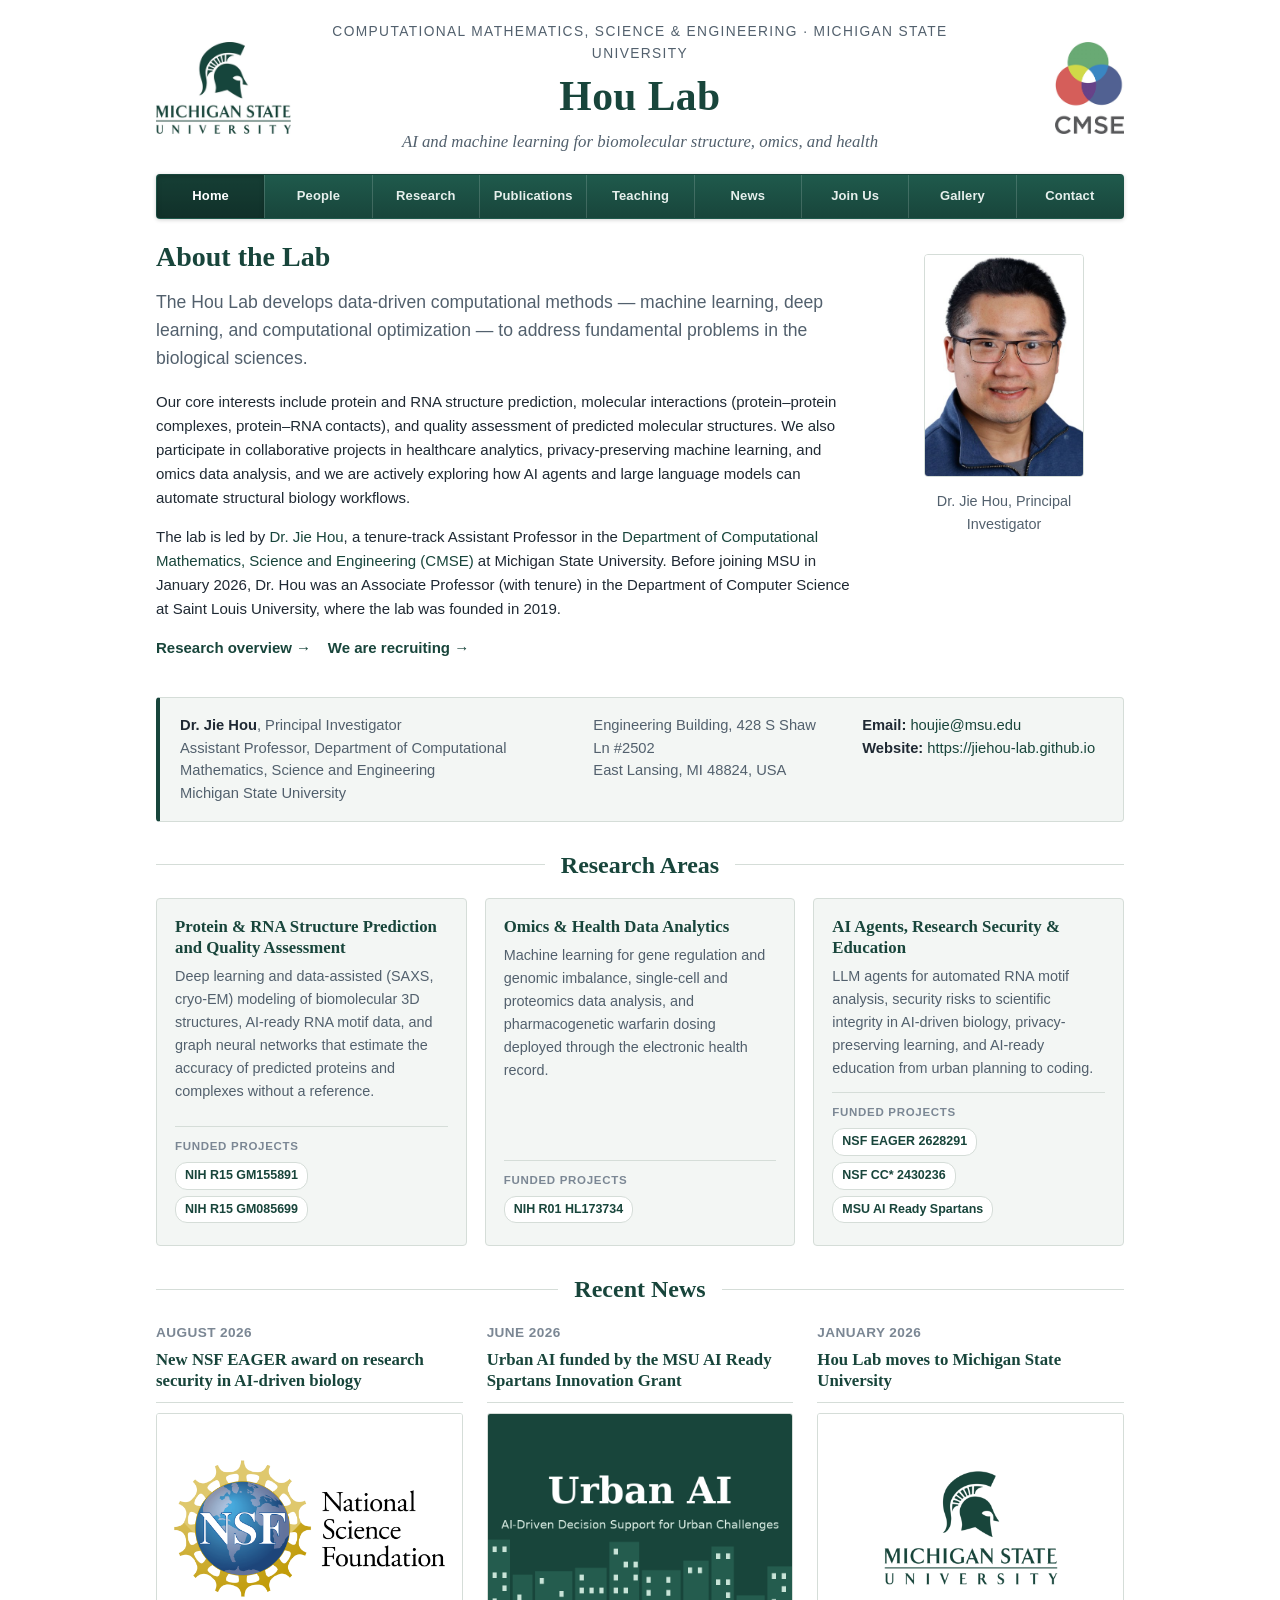
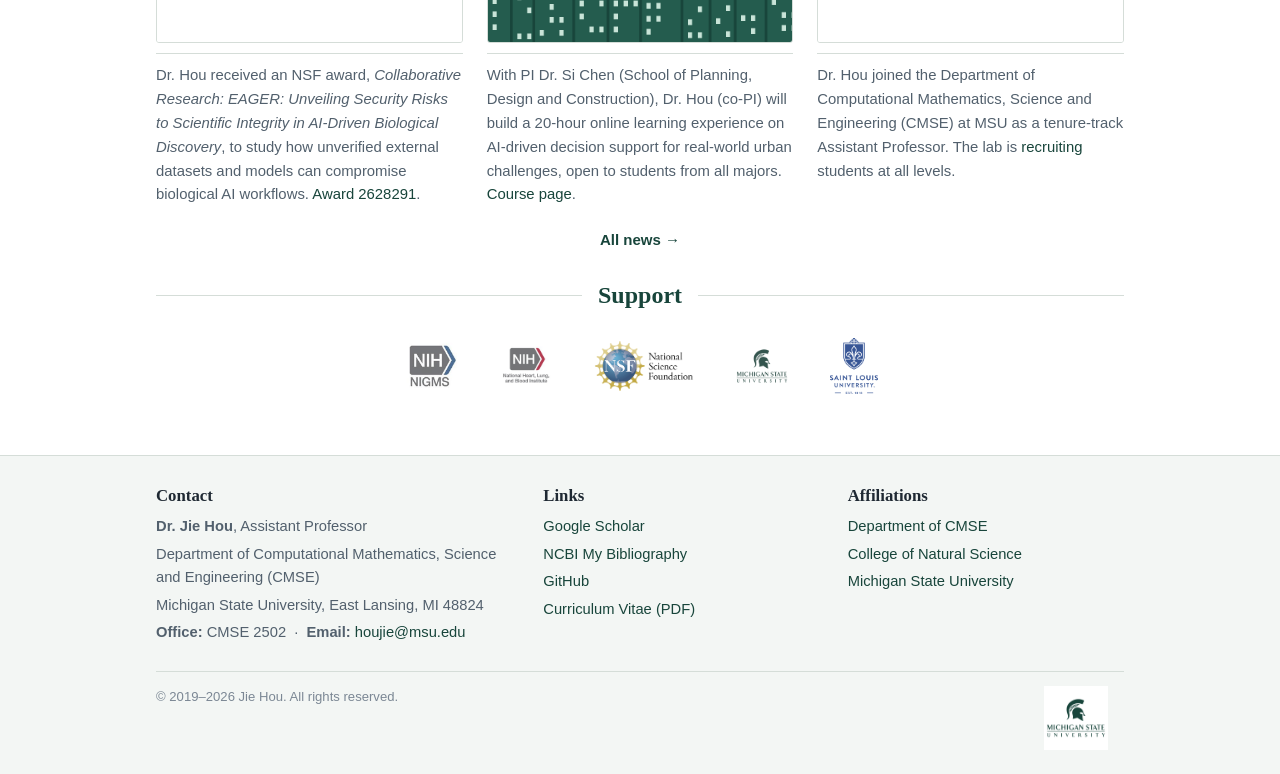
==== commit 27f22176: "Cache-bust CSS/JS" ====
--- a/index.html
+++ b/index.html
@@ -7,7 +7,7 @@
   <meta name="description" content="Hou Lab at Michigan State University: machine learning and AI for protein/RNA structure prediction, structure quality assessment, omics, and health data.">
   <meta name="author" content="Jie Hou">
   <link rel="icon" href="images/msu_logo.png" type="image/png">
-  <link href="css/theme.css" rel="stylesheet">
+  <link href="css/theme.css?v=202609170542" rel="stylesheet">
 </head>
 <body>
   <div class="container">
@@ -200,6 +200,6 @@
     </div>
   </footer>
 
-  <script src="js/main.js"></script>
+  <script src="js/main.js?v=202609170542"></script>
 </body>
 </html>
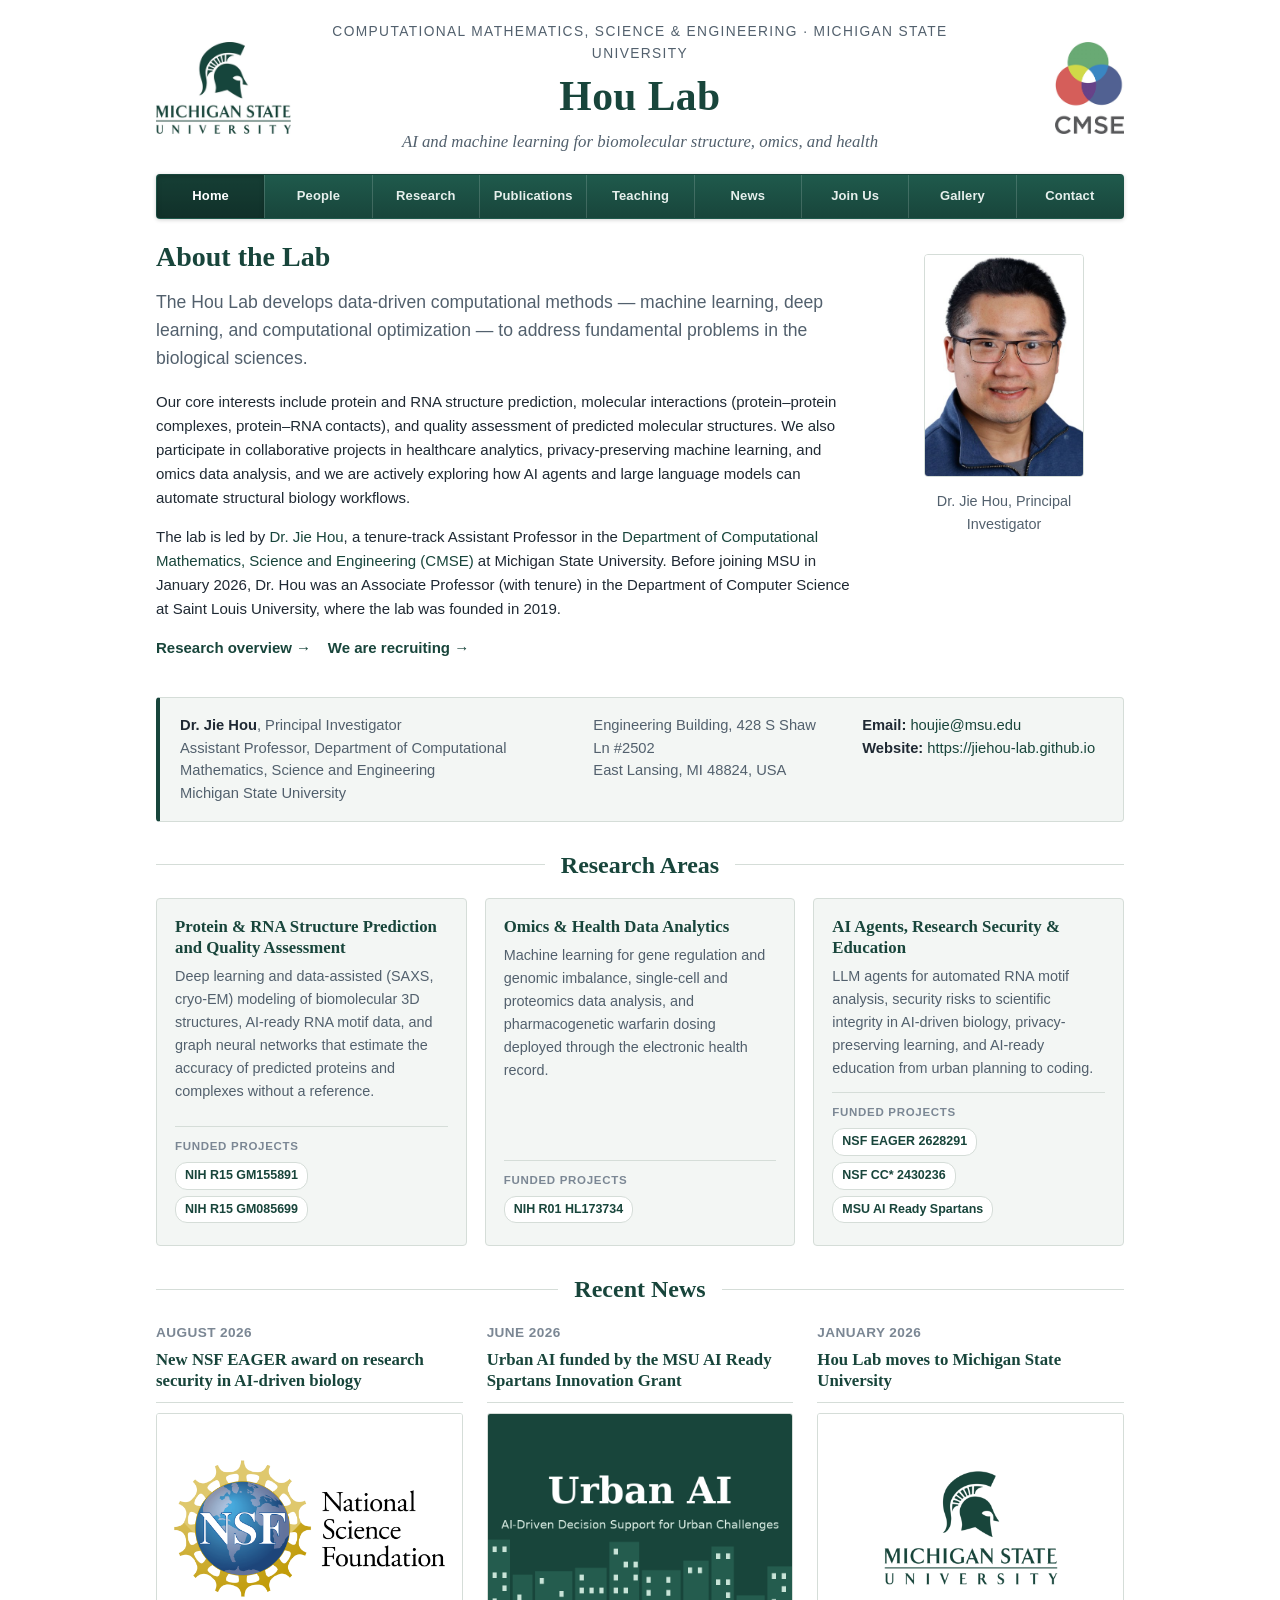
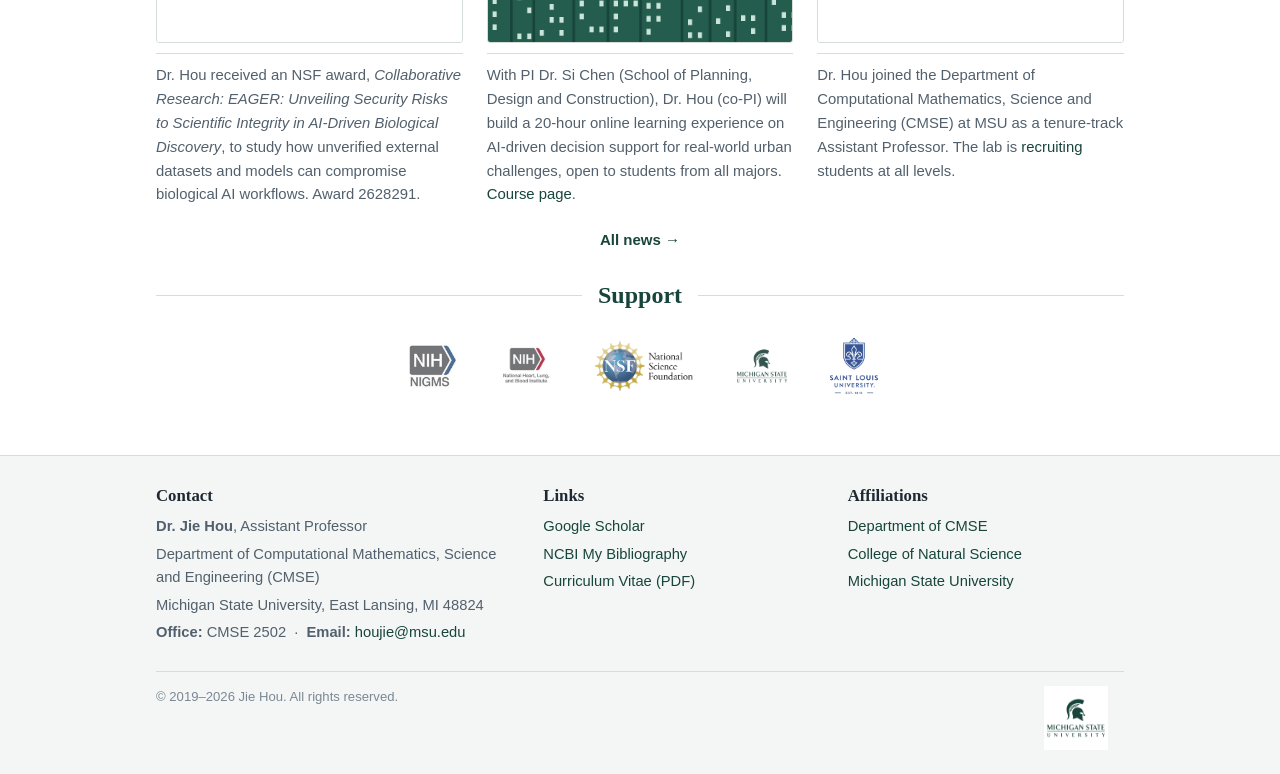
==== commit 83488284: "update" ====
--- a/index.html
+++ b/index.html
@@ -7,7 +7,7 @@
   <meta name="description" content="Hou Lab at Michigan State University: machine learning and AI for protein/RNA structure prediction, structure quality assessment, omics, and health data.">
   <meta name="author" content="Jie Hou">
   <link rel="icon" href="images/msu_logo.png" type="image/png">
-  <link href="css/theme.css?v=202609170542" rel="stylesheet">
+  <link href="css/theme.css?v=202609191833" rel="stylesheet">
 </head>
 <body>
   <div class="container">
@@ -132,7 +132,7 @@
         <hr>
         <a class="thumb" href="research.html#grants"><img src="images/NSF-Symbol.png" alt="National Science Foundation" style="object-fit:contain;padding:14px;background:#fff"></a>
         <hr>
-        <p>Dr. Hou received an NSF award, <i>Collaborative Research: EAGER: Unveiling Security Risks to Scientific Integrity in AI-Driven Biological Discovery</i>, to study how unverified external datasets and models can compromise biological AI workflows. <a href="https://www.nsf.gov/awardsearch/show-award?AWD_ID=2628291">Award 2628291</a>.</p>
+        <p>Dr. Hou received an NSF award, <i>Collaborative Research: EAGER: Unveiling Security Risks to Scientific Integrity in AI-Driven Biological Discovery</i>, to study how unverified external datasets and models can compromise biological AI workflows. Award 2628291.</p>
       </div>
       <div class="feature-item">
         <h5><span class="date">JUNE 2026</span></h5>
@@ -180,7 +180,6 @@
           <ul>
             <li><a href="https://scholar.google.com/citations?user=RsC9b_wAAAAJ&hl=en">Google Scholar</a></li>
             <li><a href="https://www.ncbi.nlm.nih.gov/myncbi/1JIwccmNQ5ygeJ/bibliography/public/">NCBI My Bibliography</a></li>
-            <li><a href="https://github.com/jiehou-lab">GitHub</a></li>
             <li><a href="cv/CV_Jan2026.pdf">Curriculum Vitae (PDF)</a></li>
           </ul>
         </div>
@@ -200,6 +199,6 @@
     </div>
   </footer>
 
-  <script src="js/main.js?v=202609170542"></script>
+  <script src="js/main.js?v=202609191833"></script>
 </body>
 </html>
--- a/css/theme.css
+++ b/css/theme.css
@@ -214,6 +214,9 @@
 .roster .name { font-weight: 600; }
 .roster .meta { color: var(--ink-soft); font-size: .92rem; }
 .roster .now { color: var(--ink-mute); font-size: .9rem; text-align: right; max-width: 45%; }
+.roster .bio { margin: 6px 0 0; font-size: .9rem; line-height: 1.55; color: var(--ink); max-width: 62ch; }
+.roster li:has(.bio) { align-items: start; }
+.roster li:has(.bio) .avatar { margin-top: 2px; }
 @media (max-width: 600px) { .roster li { grid-template-columns: 56px 1fr; } .roster .now { grid-column: 2; text-align: left; max-width: none; } }
 
 .scrollbox { max-height: 340px; overflow-y: auto; border: 1px solid var(--rule); border-radius: 4px; padding: 0 14px; background: #fff; }
@@ -310,7 +313,21 @@
 .gallery figure.fit a img { object-fit: contain; background: #fff; padding: 6px; }
 .gallery a:hover img { transform: scale(1.03); }
 .gallery figcaption { font-size: .85rem; color: var(--ink-soft); padding: 8px 10px; background: #fff; border-top: 1px solid var(--rule); }
-.gallery figure { margin: 0; }
+.gallery figure { margin: 0; position: relative; }
+.gallery .more { display: block; width: 100%; border: 0; border-top: 1px solid var(--rule); background: var(--panel); color: var(--accent); font: inherit; font-size: .84rem; font-weight: 700; padding: 7px 10px; cursor: pointer; text-align: left; }
+.gallery .more::after { content: " \2192"; }
+.gallery .more:hover { background: var(--panel-2); }
+.gallery figure:has(.more) > a { border-radius: 4px 4px 0 0; }
+.gallery figure:has(.more) { border: 1px solid var(--rule); border-radius: 4px; overflow: hidden; }
+.gallery figure:has(.more) > a { border: 0; }
+
+.textbox { position: fixed; inset: 0; background: rgba(0,0,0,.55); display: none; align-items: center; justify-content: center; z-index: 110; padding: 24px; }
+.textbox.show { display: flex; }
+.textbox .panel { background: #fff; max-width: 720px; width: 100%; max-height: 85vh; overflow-y: auto; border-radius: 6px; box-shadow: 0 16px 50px rgba(0,0,0,.35); padding: 22px 26px 20px; position: relative; }
+.textbox .panel h3 { margin: 0 34px 12px 0; font-size: 1.2rem; }
+.textbox .panel p { font-size: .95rem; }
+.textbox .close { position: absolute; top: 8px; right: 12px; border: 0; background: none; font-size: 28px; line-height: 1; cursor: pointer; color: var(--ink-soft); }
+.textbox .close:hover { color: var(--ink); }
 @media (max-width: 700px) { .gallery { grid-template-columns: repeat(2, 1fr); } }
 @media (max-width: 460px) { .gallery { grid-template-columns: 1fr; } }
 
@@ -340,3 +357,10 @@
 footer .fine { margin-top: 22px; padding-top: 14px; border-top: 1px solid var(--rule); font-size: .82rem; color: var(--ink-mute); display: flex; justify-content: space-between; flex-wrap: wrap; gap: 8px; }
 footer .logos img { height: 64px; margin-right: 16px; vertical-align: middle; }
 @media (max-width: 700px) { footer .cols { grid-template-columns: 1fr; } }
+
+/* Narrow screens: keep course tables inside the viewport even with long URLs */
+@media (max-width: 700px) {
+  .courses { table-layout: fixed; }
+  .courses th, .courses td { overflow-wrap: anywhere; }
+  .courses td.code { white-space: normal; }
+}
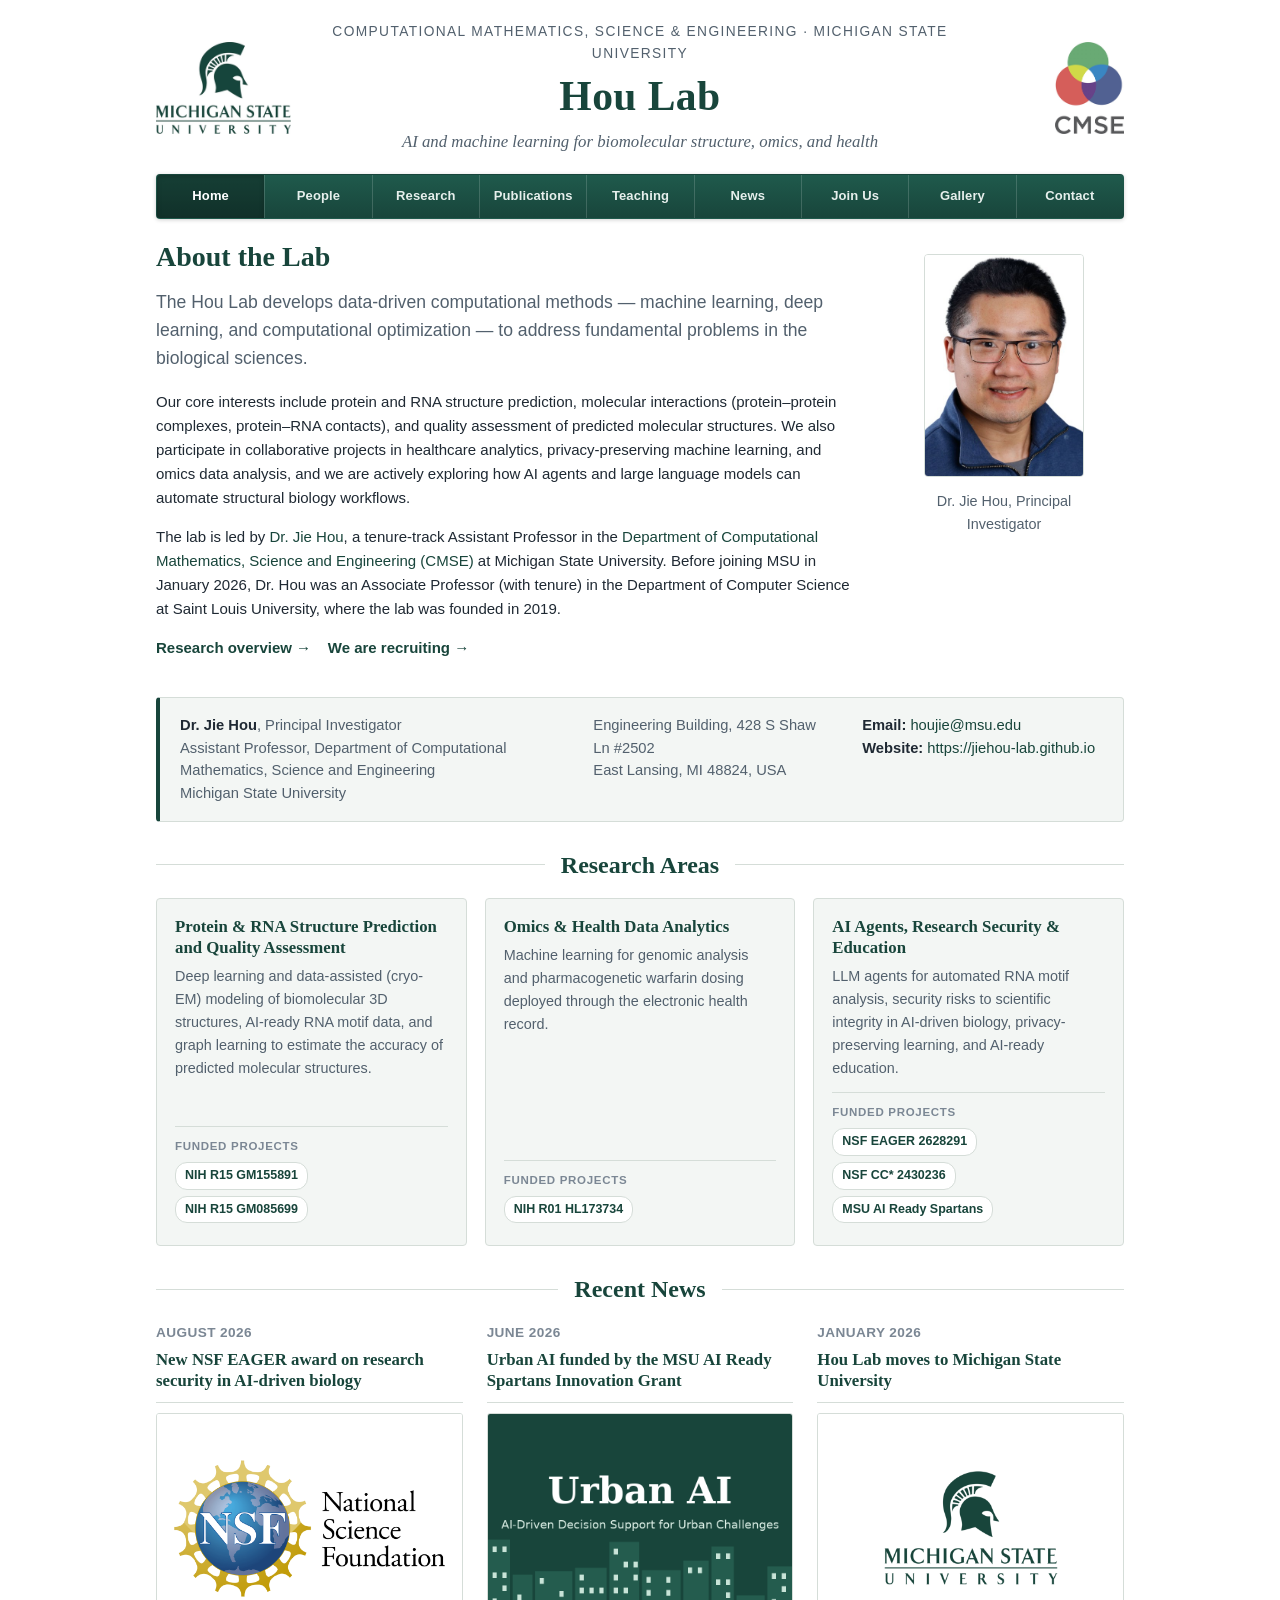
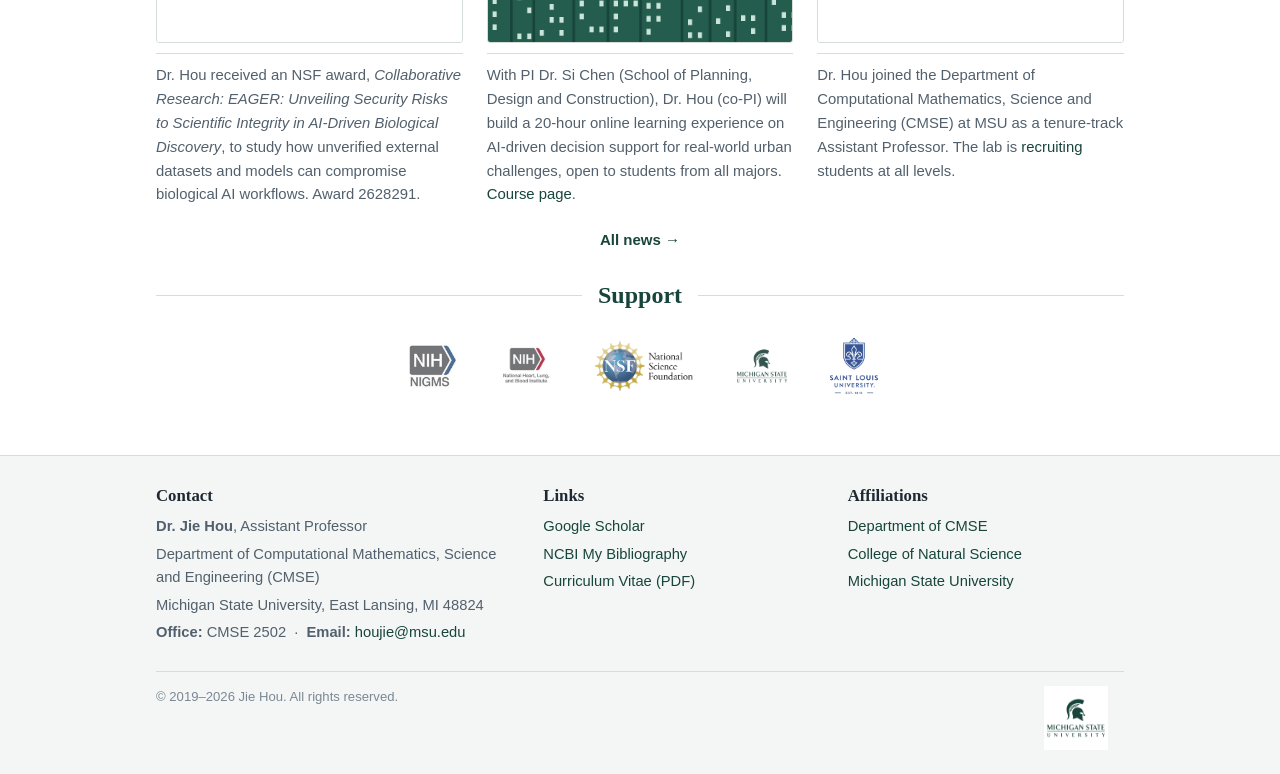
==== commit 6259d31e: "update" ====
--- a/index.html
+++ b/index.html
@@ -99,7 +99,7 @@
     <div class="tiles">
       <div class="tile">
         <h4><a href="research.html#structure">Protein &amp; RNA Structure Prediction and Quality Assessment</a></h4>
-        <p>Deep learning and data-assisted (SAXS, cryo-EM) modeling of biomolecular 3D structures, AI-ready RNA motif data, and graph neural networks that estimate the accuracy of predicted proteins and complexes without a reference.</p>
+        <p>Deep learning and data-assisted (cryo-EM) modeling of biomolecular 3D structures, AI-ready RNA motif data, and graph learning to estimate the accuracy of predicted molecular structures.</p>
         <div class="funded"><span class="lbl">Funded projects</span>
           <a class="chip" href="research.html#grant-nih-gm155891">NIH R15 GM155891</a>
           <a class="chip" href="research.html#grant-nih-gm085699">NIH R15 GM085699</a>
@@ -107,14 +107,14 @@
       </div>
       <div class="tile">
         <h4><a href="research.html#omics">Omics &amp; Health Data Analytics</a></h4>
-        <p>Machine learning for gene regulation and genomic imbalance, single-cell and proteomics data analysis, and pharmacogenetic warfarin dosing deployed through the electronic health record.</p>
+        <p>Machine learning for genomic analysis and pharmacogenetic warfarin dosing deployed through the electronic health record.</p>
         <div class="funded"><span class="lbl">Funded projects</span>
           <a class="chip" href="research.html#grant-nih-hl173734">NIH R01 HL173734</a>
         </div>
       </div>
       <div class="tile">
         <h4><a href="research.html#ai4sci">AI Agents, Research Security &amp; Education</a></h4>
-        <p>LLM agents for automated RNA motif analysis, security risks to scientific integrity in AI-driven biology, privacy-preserving learning, and AI-ready education from urban planning to coding.</p>
+        <p>LLM agents for automated RNA motif analysis, security risks to scientific integrity in AI-driven biology, privacy-preserving learning, and AI-ready education.</p>
         <div class="funded"><span class="lbl">Funded projects</span>
           <a class="chip" href="research.html#grant-nsf-eager">NSF EAGER 2628291</a>
           <a class="chip" href="research.html#grant-nsf-cc">NSF CC* 2430236</a>
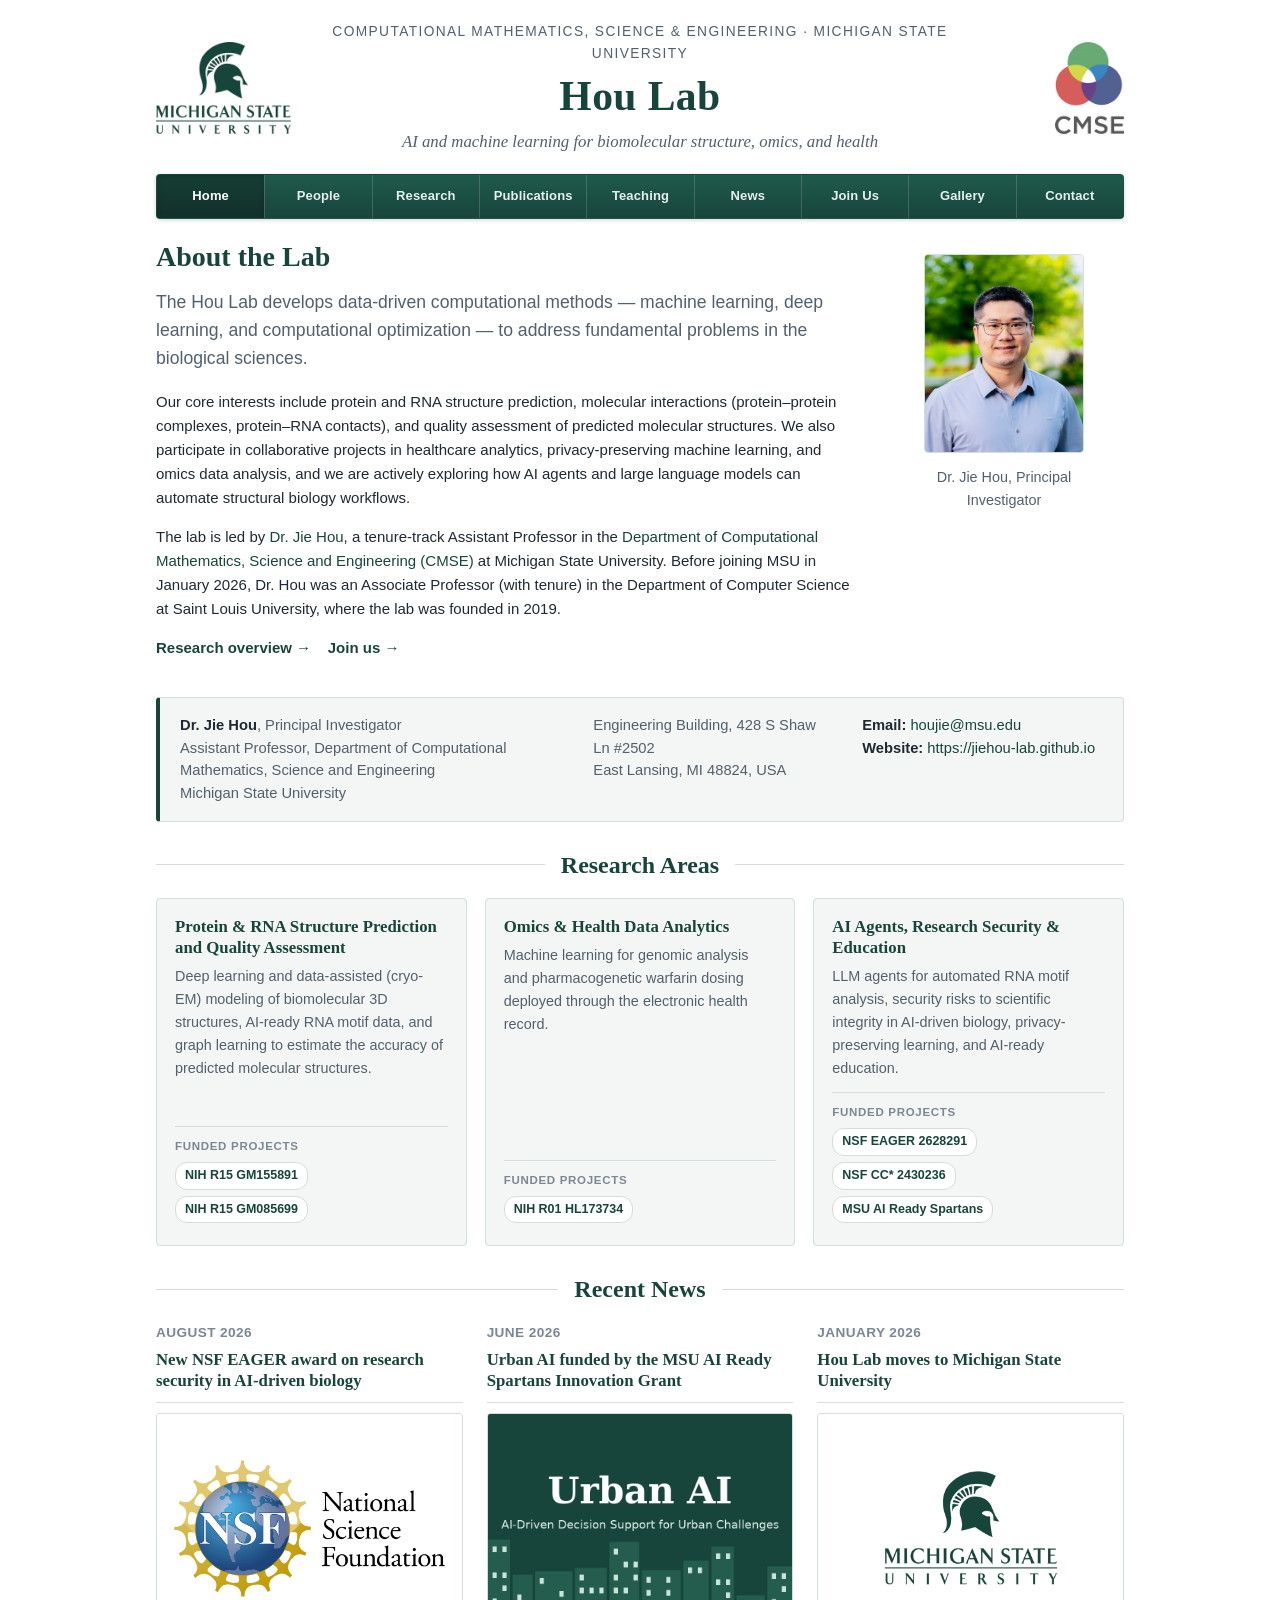
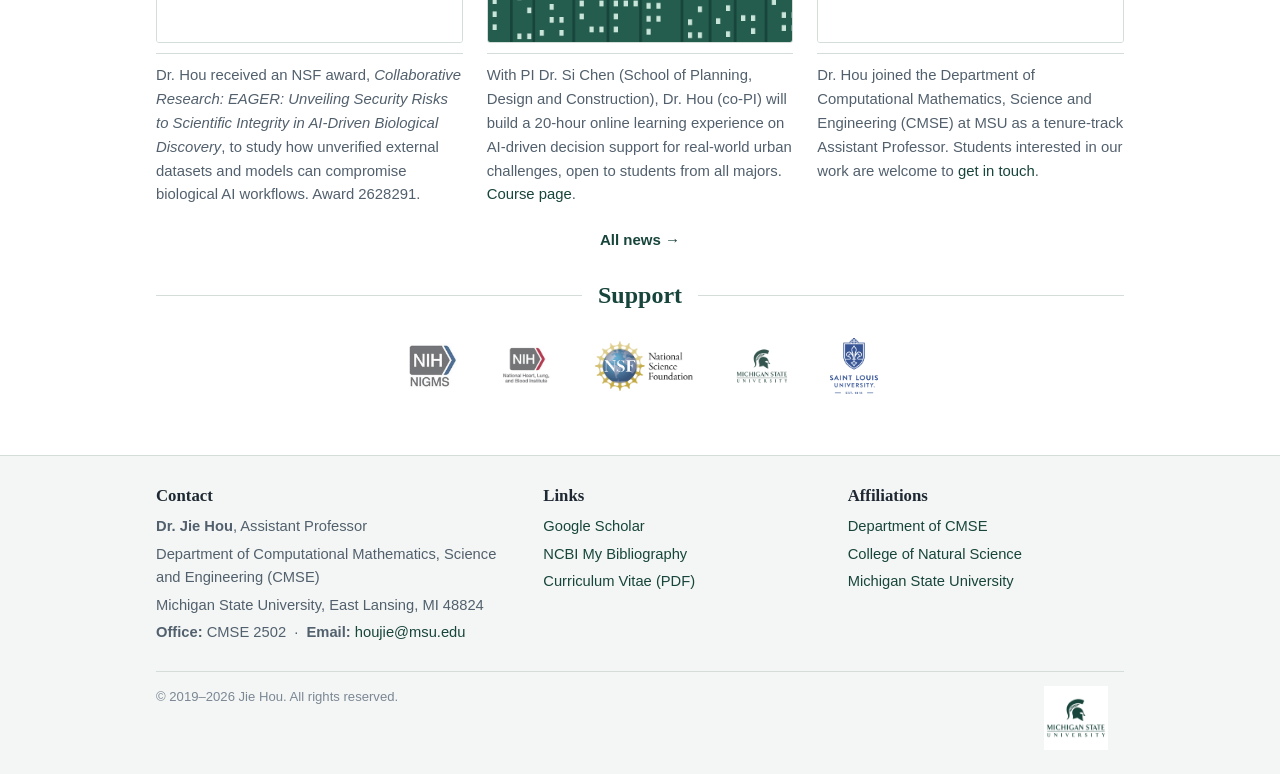
==== commit 0abb0b4d: "Soften Join Us wording; new headshot filename" ====
--- a/index.html
+++ b/index.html
@@ -70,10 +70,10 @@
         <p class="lead">The Hou Lab develops data-driven computational methods &mdash; machine learning, deep learning, and computational optimization &mdash; to address fundamental problems in the biological sciences.</p>
         <p>Our core interests include protein and RNA structure prediction, molecular interactions (protein&ndash;protein complexes, protein&ndash;RNA contacts), and quality assessment of predicted molecular structures. We also participate in collaborative projects in healthcare analytics, privacy-preserving machine learning, and omics data analysis, and we are actively exploring how AI agents and large language models can automate structural biology workflows.</p>
         <p>The lab is led by <a href="people.html#pi">Dr. Jie Hou</a>, a tenure-track Assistant Professor in the <a href="https://cmse.msu.edu/">Department of Computational Mathematics, Science and Engineering (CMSE)</a> at Michigan State University. Before joining MSU in January 2026, Dr. Hou was an Associate Professor (with tenure) in the Department of Computer Science at Saint Louis University, where the lab was founded in 2019.</p>
-        <p><a href="research.html"><b>Research overview &rarr;</b></a> &nbsp;&nbsp; <a href="join.html"><b>We are recruiting &rarr;</b></a></p>
+        <p><a href="research.html"><b>Research overview &rarr;</b></a> &nbsp;&nbsp; <a href="join.html"><b>Join us &rarr;</b></a></p>
       </div>
       <figure class="portrait">
-        <img src="images/jie_hou.jpg" alt="Dr. Jie Hou">
+        <img src="images/jie_hou_2026.jpg" alt="Dr. Jie Hou">
         <figcaption>Dr. Jie Hou, Principal Investigator</figcaption>
       </figure>
     </div>
@@ -148,7 +148,7 @@
         <hr>
         <a class="thumb" href="news.html"><img src="images/msu_logo.png" alt="Michigan State University" style="object-fit:contain;padding:18px;background:#fff"></a>
         <hr>
-        <p>Dr. Hou joined the Department of Computational Mathematics, Science and Engineering (CMSE) at MSU as a tenure-track Assistant Professor. The lab is <a href="join.html">recruiting</a> students at all levels.</p>
+        <p>Dr. Hou joined the Department of Computational Mathematics, Science and Engineering (CMSE) at MSU as a tenure-track Assistant Professor. Students interested in our work are welcome to <a href="join.html">get in touch</a>.</p>
       </div>
     </div>
     <p class="centered" style="margin-top:6px"><a href="news.html"><b>All news &rarr;</b></a></p>
